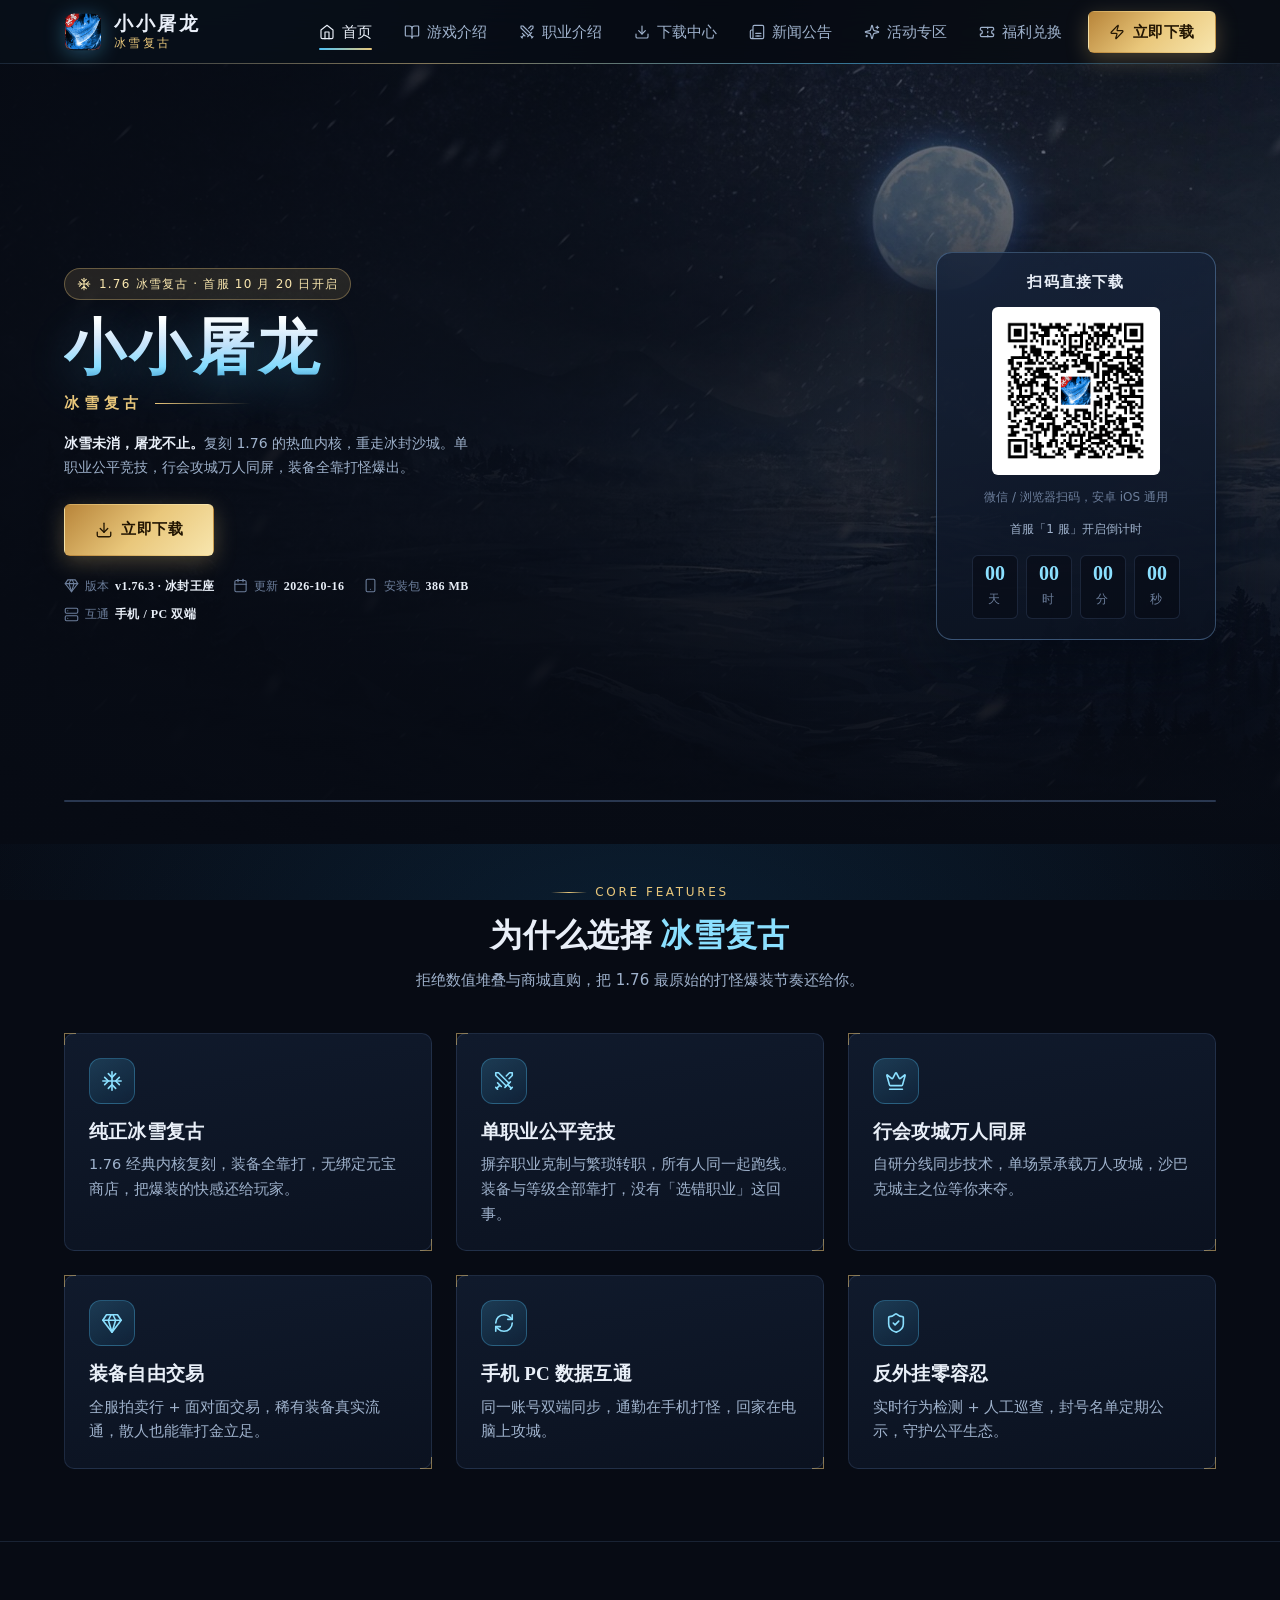
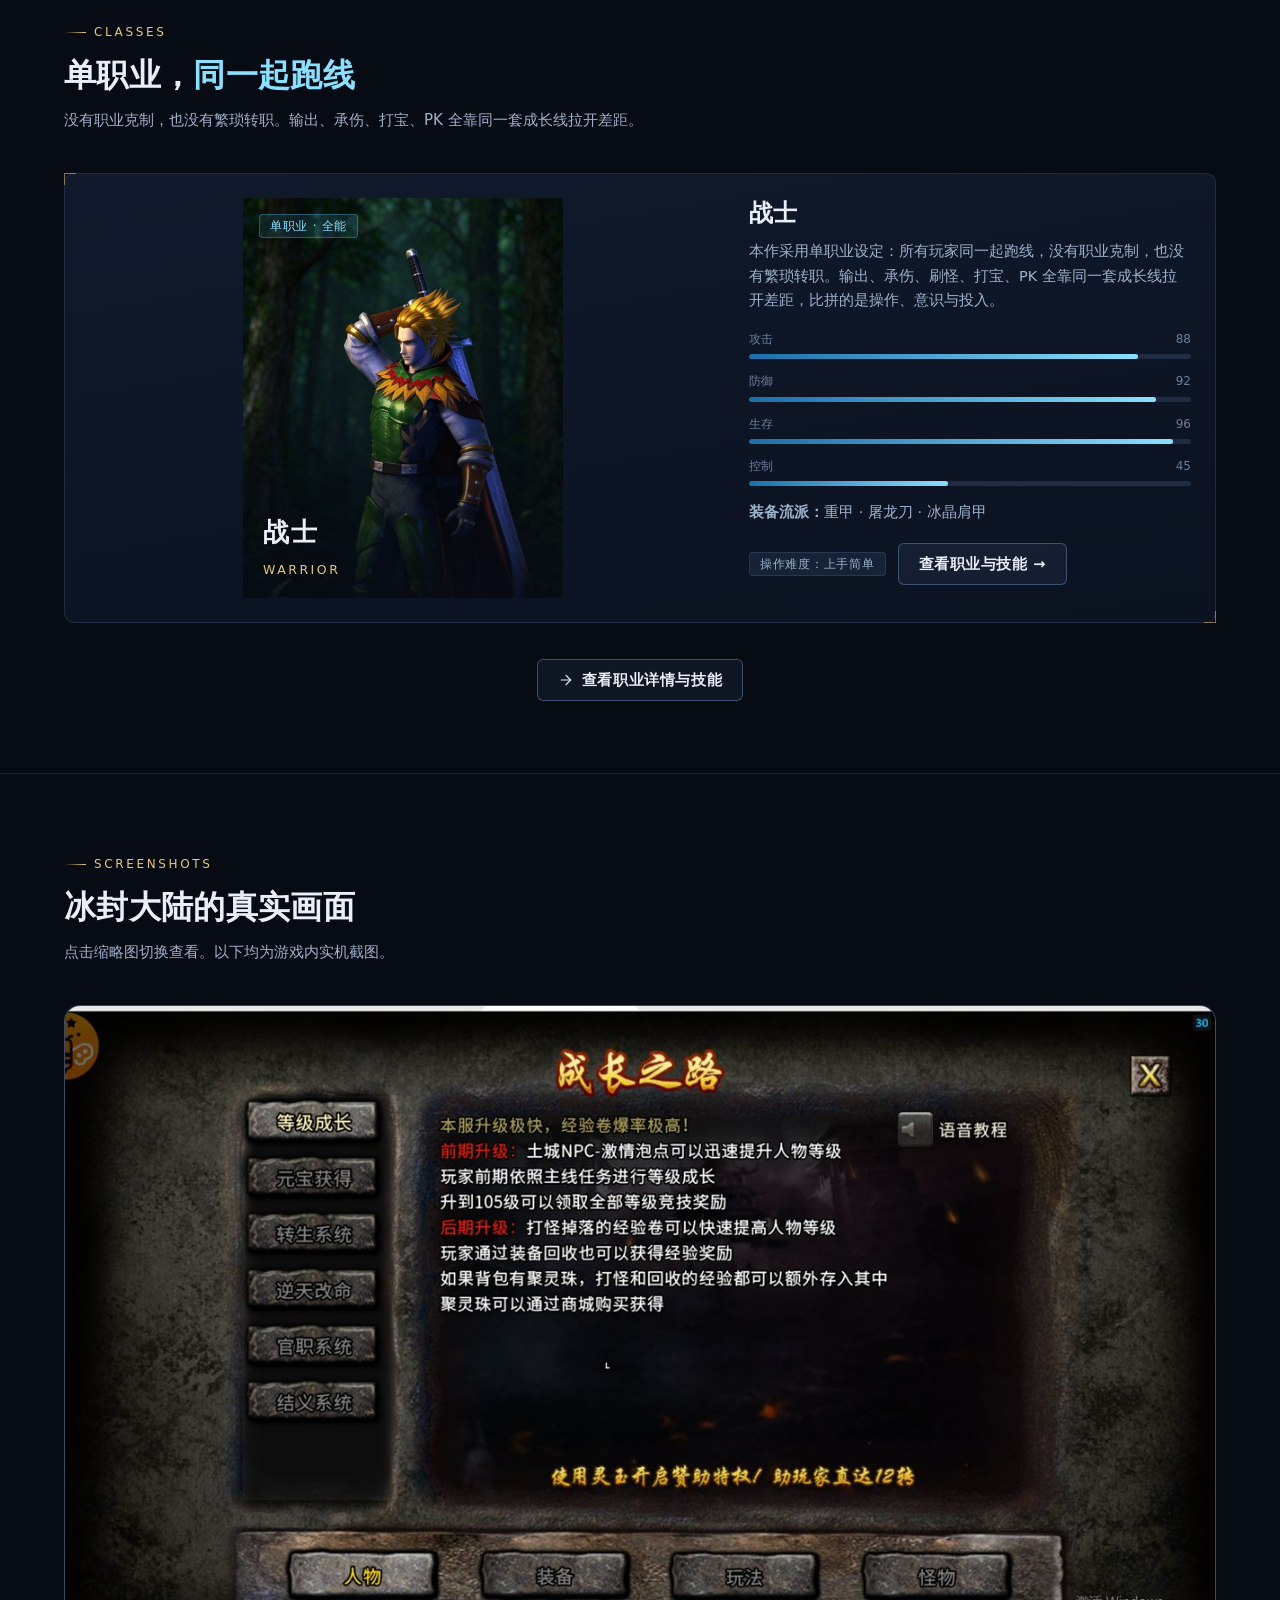
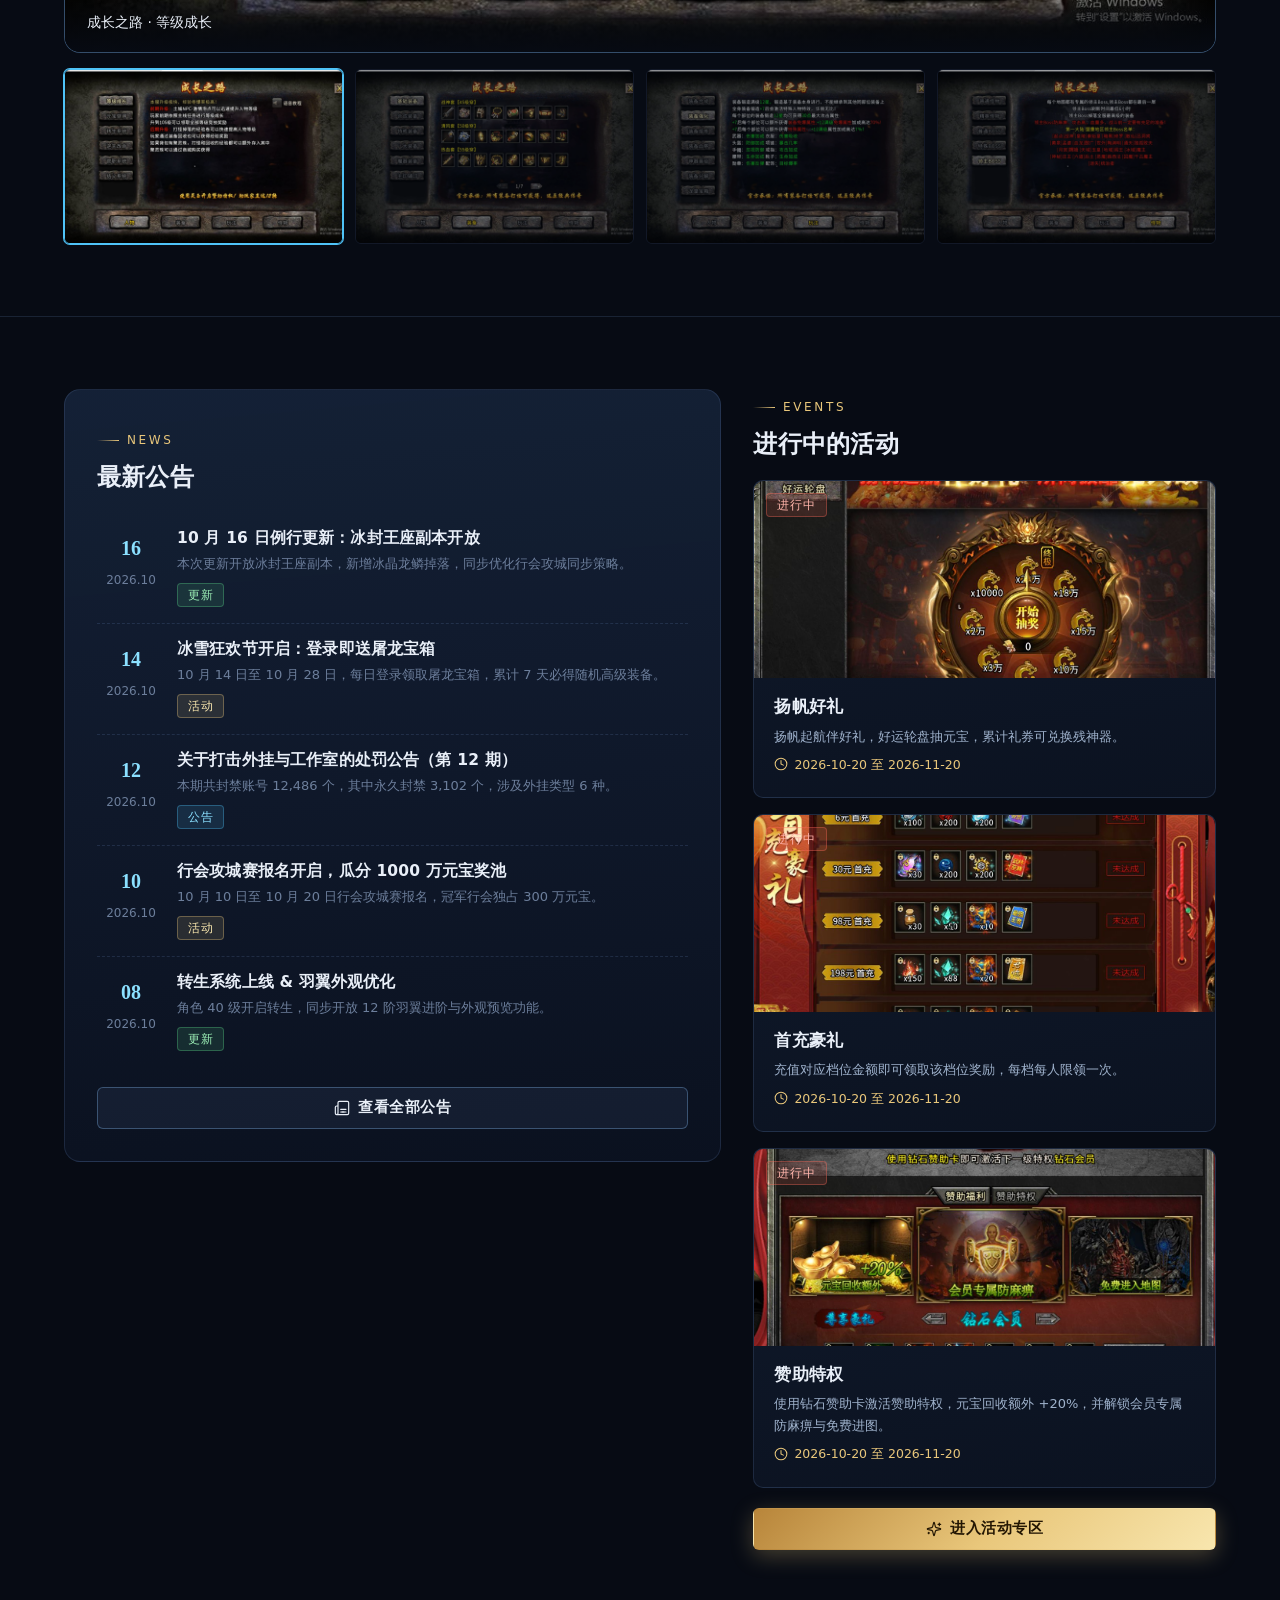
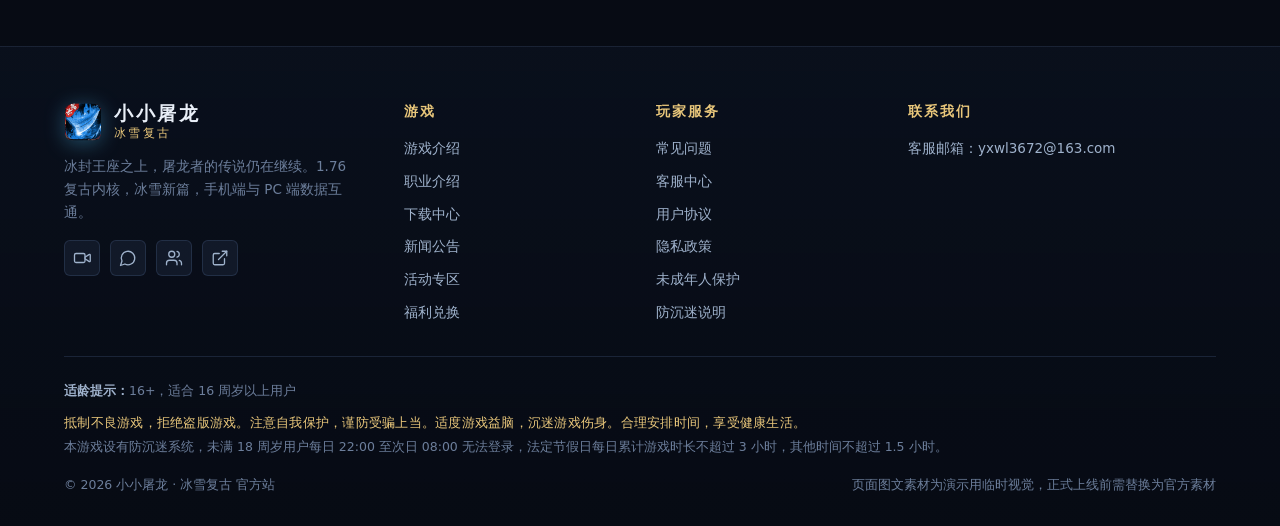
==== index.html @ 75931f97 "feat: 小小屠龙 · 冰雪复古 官网上线（60 个文件） 静态站，含 9 个页面 + 39 个素材： - 首页 / 下载 / 职业（单职业）/ 公告 / 公告详情 / 活动 / 礼包 / 游戏介绍" ====
<!DOCTYPE html>
<html lang="zh-CN">
<head>
<meta charset="UTF-8">
<meta name="viewport" content="width=device-width, initial-scale=1, viewport-fit=cover">
<title>小小屠龙-冰雪复古下载 - 官方网站</title>
<meta name="description" content="小小屠龙 · 冰雪复古：1.76 经典内核复刻，单职业公平竞技，行会攻城万人同屏，手机 PC 数据互通。">
<link rel="icon" type="image/png" sizes="32x32" href="assets/favicon-32.png">
<link rel="icon" type="image/png" sizes="16x16" href="assets/favicon-16.png">
<link rel="apple-touch-icon" sizes="180x180" href="assets/apple-touch-icon.png">
<link rel="stylesheet" href="styles.css">
</head>
<body data-page="home">
<header class="site-header" id="siteHeader"></header>

<main class="page">

  <!-- ============ Hero ============ -->
  <section class="hero">
    <div class="hero-bg hero-bg--desktop" id="heroBgDesktop"></div>
    <div class="hero-bg hero-bg--mobile" id="heroBgMobile"></div>
    <div class="container hero-inner">
      <div class="hero-copy">
        <span class="hero-badge" data-icon="snowflake" data-icon-size="14">1.76 冰雪复古 · 首服 10 月 20 日开启</span>
        <h1 class="wordmark">小小屠龙</h1>
        <div class="wordmark-sub"><b>冰雪复古</b><i></i></div>
        <p class="hero-slogan"><strong>冰雪未消，屠龙不止。</strong>复刻 1.76 的热血内核，重走冰封沙城。单职业公平竞技，行会攻城万人同屏，装备全靠打怪爆出。</p>
        <div class="hero-actions">
          <a class="btn btn-gold btn-lg" href="https://229663.youxin75.com/qudao.php?s=/Download/f/WzUxOTEsNTE5MCwyMjk2NjNd" target="_blank" rel="noopener" data-icon="download" data-icon-size="18">立即下载</a>
        </div>
        <div class="hero-meta">
          <span data-icon="gem" data-icon-size="15">版本 <b id="hVersion"></b></span>
          <span data-icon="calendar" data-icon-size="15">更新 <b id="hUpdateAt"></b></span>
          <span data-icon="smartphone" data-icon-size="15">安装包 <b id="hSize"></b></span>
          <span data-icon="server" data-icon-size="15">互通 <b>手机 / PC 双端</b></span>
        </div>
      </div>
      <aside class="hero-qr">
        <h4>扫码直接下载</h4>
        <div class="qr-box"><img src="assets/qr-download.png" alt="小小屠龙-冰雪复古 官方下载二维码" width="168" height="168" loading="lazy"></div>
        <p>微信 / 浏览器扫码，安卓 iOS 通用</p>
        <p style="color:var(--sub)">首服「1 服」开启倒计时</p>
        <div class="countdown" id="openCountdown"></div>
      </aside>
    </div>
  </section>

  <!-- ============ 数据条 ============ -->
  <div class="container">
    <div class="stat-strip reveal" id="statStrip"></div>
  </div>

  <!-- ============ 六大特色 ============ -->
  <section class="section">
    <div class="container">
      <div class="section-head center reveal">
        <span class="eyebrow">Core Features</span>
        <h2 class="section-title">为什么选择 <span class="hl">冰雪复古</span></h2>
        <p class="section-desc">拒绝数值堆叠与商城直购，把 1.76 最原始的打怪爆装节奏还给你。</p>
      </div>
      <div class="grid grid-3" id="featureGrid"></div>
    </div>
  </section>

  <!-- ============ 三大职业 ============ -->
  <section class="section">
    <div class="container">
      <div class="section-head reveal">
        <span class="eyebrow">Classes</span>
        <h2 class="section-title">单职业，<span class="hl">同一起跑线</span></h2>
        <p class="section-desc">没有职业克制，也没有繁琐转职。输出、承伤、打宝、PK 全靠同一套成长线拉开差距。</p>
      </div>
      <div class="grid" style="gap:24px" id="classGrid"></div>
      <div style="text-align:center;margin-top:36px" class="reveal">
        <a class="btn btn-ghost" href="classes.html" data-icon="arrow-right" data-icon-size="16">查看职业详情与技能</a>
      </div>
    </div>
  </section>

  <!-- ============ 游戏画面 ============ -->
  <section class="section">
    <div class="container">
      <div class="section-head reveal">
        <span class="eyebrow">Screenshots</span>
        <h2 class="section-title">冰封大陆的真实画面</h2>
        <p class="section-desc">点击缩略图切换查看。以下均为游戏内实机截图。</p>
      </div>
      <div class="reveal">
        <div class="shot-stage"><img id="shotStage" src="" alt="游戏画面"><div class="shot-cap" id="shotCap"></div></div>
        <div class="shot-strip" id="shotStrip"></div>
      </div>
    </div>
  </section>

  <!-- ============ 公告 + 活动 ============ -->
  <section class="section">
    <div class="container split">
      <div class="panel reveal">
        <div class="section-head" style="margin-bottom:20px">
          <span class="eyebrow">News</span>
          <h2 class="section-title" style="font-size:24px">最新公告</h2>
        </div>
        <div id="homeNews"></div>
        <div style="margin-top:20px">
          <a class="btn btn-ghost btn-block" href="news.html" data-icon="newspaper" data-icon-size="16">查看全部公告</a>
        </div>
      </div>
      <div class="reveal">
        <div class="section-head" style="margin-bottom:20px">
          <span class="eyebrow">Events</span>
          <h2 class="section-title" style="font-size:24px">进行中的活动</h2>
        </div>
        <div class="grid" style="gap:16px" id="homeActs"></div>
        <div style="margin-top:20px">
          <a class="btn btn-gold btn-block" href="activity.html" data-icon="sparkles" data-icon-size="16">进入活动专区</a>
        </div>
      </div>
    </div>
  </section>
</main>

<footer class="site-footer" id="siteFooter"></footer>
<button class="to-top" id="toTop" aria-label="返回顶部"></button>

<script src="mock.js"></script>
<script src="api.js"></script>
<script src="app.js"></script>
<script>
/* ---------- 首页渲染 ---------- */
(function () {
  var esc = App.esc;

  /* Hero 素材与版本信息 */
  document.getElementById('heroBgDesktop').style.backgroundImage = 'url("' + IMG.hero + '")';
  document.getElementById('heroBgMobile').style.backgroundImage = 'url("' + IMG.heroMobile + '")';
  document.getElementById('hVersion').textContent = DB.brand.version;
  document.getElementById('hUpdateAt').textContent = DB.brand.updateAt;
  document.getElementById('hSize').textContent = DB.brand.size;

  /* 首服开服倒计时 */
  document.getElementById('openCountdown').dataset.countdown = DB.brand.openTime;

  /* 数据条 */
  document.getElementById('statStrip').innerHTML = DB.stats.map(function (s) {
    return '<div class="stat"><b data-countup="' + s.value + '" data-suffix="' + s.unit + '" data-dec="' + s.dec + '">0</b><span>' + s.label + '</span></div>';
  }).join('');

  /* 六大特色 */
  document.getElementById('featureGrid').innerHTML = DB.features.map(function (f, i) {
    return '<div class="card feature-card corner reveal" style="--d:' + (i % 3) * 90 + 'ms">' +
      '<div class="f-icon" data-icon="' + f.icon + '" data-icon-size="22"></div>' +
      '<h3 class="card-title">' + f.title + '</h3>' +
      '<p class="card-text">' + f.desc + '</p></div>';
  }).join('');

  /* 单职业（本作为单职业设定） */
  (function () {
    var c = DB.classes[0], s = c.stats;
    function bar(label, v) { return '<div class="stat-bar"><div><span>' + label + '</span><span>' + v + '</span></div><i><b style="width:' + v + '%"></b></i></div>'; }
    document.getElementById('classGrid').innerHTML =
      '<div class="card corner reveal" style="grid-column:1/-1">' +
        '<div class="split" style="align-items:start;gap:32px">' +
          '<div style="max-width:320px;width:100%;margin:0 auto">' +
            '<div class="class-art">' +
              '<img src="' + IMG[c.art] + '" alt="' + c.name + '立绘">' +
              '<span class="class-role tag tag-blue">' + c.role + '</span>' +
              '<div class="class-name"><b>' + c.name + '</b><span>' + c.en + '</span></div>' +
            '</div>' +
          '</div>' +
          '<div>' +
            '<h3 class="section-title" style="font-size:24px;margin-bottom:10px">' + c.name + '</h3>' +
            '<p class="card-text" style="margin-bottom:16px">' + c.desc + '</p>' +
            bar('攻击', s.atk) + bar('防御', s.def) + bar('生存', s.hp) + bar('控制', s.ctrl) +
            '<p class="card-text" style="margin-top:14px"><b>装备流派：</b>' + c.clothes + '</p>' +
            '<div style="margin-top:18px;display:flex;gap:12px;flex-wrap:wrap;align-items:center">' +
              '<span class="tag tag-gray">操作难度：' + c.diffText + '</span>' +
              '<a class="btn btn-ghost btn-sm" href="classes.html">查看职业与技能 →</a>' +
            '</div>' +
          '</div>' +
        '</div>' +
      '</div>';
  })();

  /* 游戏画面切换 */
  var stage = document.getElementById('shotStage'), cap = document.getElementById('shotCap'), strip = document.getElementById('shotStrip');
  strip.innerHTML = DB.shots.map(function (s, i) {
    return '<div class="shot-thumb' + (i === 0 ? ' is-active' : '') + '" data-i="' + i + '"><img src="' + s.src + '" alt="' + s.cap + '"></div>';
  }).join('');
  function showShot(i) {
    stage.src = DB.shots[i].src; stage.alt = DB.shots[i].cap; cap.textContent = DB.shots[i].cap;
    strip.querySelectorAll('.shot-thumb').forEach(function (t) { t.classList.toggle('is-active', +t.dataset.i === i); });
  }
  strip.addEventListener('click', function (e) {
    var t = e.target.closest('.shot-thumb'); if (t) showShot(+t.dataset.i);
  });
  showShot(0);

  /* 最新公告（走 API，含 loading 骨架屏） */
  var newsBox = document.getElementById('homeNews');
  newsBox.innerHTML = '<div class="skeleton sk-line w40"></div><div class="skeleton sk-line w90"></div>' +
    '<div class="skeleton sk-line w70"></div><div class="skeleton sk-line w90"></div>';
  API.fetchNews({ page: 1, pageSize: 5 }).then(function (res) {
    var tagMap = { '公告': 'tag-blue', '活动': 'tag-gold', '更新': 'tag-ok' };
    newsBox.innerHTML = res.data.list.map(function (n) {
      var d = App.fmtDate(n.date);
      return '<a class="news-item" href="news-detail.html?id=' + n.id + '">' +
        '<span class="news-date"><b>' + d.d + '</b><span>' + d.ym + '</span></span>' +
        '<span class="news-main"><h4>' + esc(n.title) + '</h4><p>' + esc(n.summary) + '</p>' +
        '<span class="tag ' + tagMap[n.type] + '">' + n.type + '</span></span></a>';
    }).join('');
  });

  /* 进行中的活动 */
  var actBox = document.getElementById('homeActs');
  actBox.innerHTML = '<div class="skeleton sk-block"></div>';
  API.fetchActivities('进行中').then(function (res) {
    actBox.innerHTML = res.data.slice(0, 3).map(function (a) {
      return '<a class="card act-card corner" style="margin:0" href="activity.html#' + a.id + '">' +
        '<div class="act-banner"><img src="' + a.banner + '" alt="' + a.name + '"><span class="tag tag-red">' + a.status + '</span></div>' +
        '<div class="act-body"><h4 class="card-title" style="font-size:16.5px">' + a.name + '</h4>' +
        '<p class="card-text" style="font-size:13px">' + a.desc + '</p>' +
        '<div class="act-time" data-icon="clock" data-icon-size="14">' + a.start + ' 至 ' + a.end + '</div></div></a>';
    }).join('');
    App.initDynamic(actBox);
  });

  App.initDynamic(document);
})();
</script>
</body>
</html>
---- styles.css ----
/* ==========================================================================
   小小屠龙 · 冰雪复古 · 官网样式表
   设计契约见 /tmp/tulong-design-contract.md —— 所有字段统一从这里取
   ========================================================================== */

/* ---------- 1. Tokens ---------- */
:root{
  --bg:#070B14; --bg-2:#0B1220; --surface:#101A2C; --surface-2:#16233A;
  --border:rgba(122,164,224,.16); --border-strong:rgba(140,196,255,.32);
  --pri:#4FC3F7; --pri-2:#8BE0FF; --pri-deep:#1B6EA8;
  --gold:#E9C77B; --gold-2:#F8E6AE; --gold-deep:#7A5A20;
  --text:#E9EFF8; --sub:#9FB2CC; --mute:#6C7E9B;
  --ok:#5BD98A; --warn:#F5C14E; --danger:#FF6B5A;

  --font-display:"Songti SC","STSong","Noto Serif SC","Source Han Serif SC",Georgia,"Times New Roman",serif;
  --font-body:"PingFang SC","Hiragino Sans GB","Microsoft YaHei","Noto Sans CJK SC","WenQuanYi Micro Hei",system-ui,sans-serif;

  --r-sm:6px; --r-md:10px; --r-lg:16px;
  --sh-sm:0 2px 8px rgba(0,0,0,.35);
  --sh-md:0 10px 30px rgba(0,0,0,.45);
  --sh-lg:0 24px 60px rgba(4,10,22,.6);
  --maxw:1200px; --header-h:64px;
  --ease:cubic-bezier(.2,.7,.2,1);
}

/* ---------- 2. Reset & base ---------- */
*,*::before,*::after{box-sizing:border-box}
html{-webkit-text-size-adjust:100%; scroll-behavior:smooth}
body{
  margin:0; background:var(--bg); color:var(--text);
  font-family:var(--font-body); font-size:16px; line-height:1.7;
  -webkit-font-smoothing:antialiased;
  overflow-x:hidden;
}
/* 冰晶辉光 + 雪花噪点氛围（非纯色平涂） */
body::before{
  content:""; position:fixed; inset:0; z-index:-2; pointer-events:none;
  background:
    radial-gradient(900px 520px at 12% -6%, rgba(79,195,247,.16), transparent 62%),
    radial-gradient(760px 460px at 92% 4%, rgba(233,199,123,.10), transparent 60%),
    radial-gradient(1100px 700px at 50% 108%, rgba(27,110,168,.20), transparent 66%),
    linear-gradient(180deg,#070B14 0%,#0A1120 45%,#070B14 100%);
}
body::after{
  content:""; position:fixed; inset:0; z-index:-1; pointer-events:none; opacity:.32;
  background-image:
    radial-gradient(1.4px 1.4px at 18% 22%, rgba(255,255,255,.55), transparent),
    radial-gradient(1.2px 1.2px at 62% 14%, rgba(255,255,255,.4), transparent),
    radial-gradient(1.6px 1.6px at 82% 38%, rgba(255,255,255,.5), transparent),
    radial-gradient(1.2px 1.2px at 34% 68%, rgba(255,255,255,.35), transparent),
    radial-gradient(1.4px 1.4px at 74% 82%, rgba(255,255,255,.45), transparent),
    radial-gradient(1.1px 1.1px at 8% 54%, rgba(255,255,255,.4), transparent);
  background-size:520px 520px,660px 660px,780px 780px,900px 900px,840px 840px,600px 600px;
  animation:snowDrift 52s linear infinite;
}
@keyframes snowDrift{from{background-position:0 0,0 0,0 0,0 0,0 0,0 0}to{background-position:0 520px,0 660px,0 780px,0 900px,0 840px,0 600px}}

img{max-width:100%; display:block; border:0}
a{color:inherit; text-decoration:none}
button{font:inherit; color:inherit; cursor:pointer}
ul,ol{margin:0; padding:0; list-style:none}
h1,h2,h3,h4{margin:0; font-family:var(--font-display); font-weight:700; line-height:1.28; letter-spacing:.01em}
p{margin:0}
:focus-visible{outline:2px solid var(--pri-2); outline-offset:2px; border-radius:4px}
::selection{background:rgba(79,195,247,.32)}

.ic{display:inline-block; vertical-align:-.14em; flex:none}

/* ---------- 3. Layout ---------- */
.container{width:100%; max-width:var(--maxw); margin:0 auto; padding:0 24px}
.section{padding:72px 0; position:relative}
.section + .section{border-top:1px solid var(--border)}
.section--tight{padding:48px 0}
.section-head{max-width:760px; margin:0 0 40px}
.section-head.center{margin-left:auto; margin-right:auto; text-align:center}
.eyebrow{
  display:inline-flex; align-items:center; gap:8px; font-size:12px; letter-spacing:.22em;
  color:var(--gold); text-transform:uppercase; margin-bottom:12px;
}
.eyebrow::before{content:""; width:22px; height:1px; background:linear-gradient(90deg,transparent,var(--gold))}
.section-head.center .eyebrow{justify-content:center}
.section-head.center .eyebrow::before{background:linear-gradient(90deg,transparent,var(--gold),transparent); width:36px}
.section-title{font-size:32px; margin-bottom:12px}
.section-title .hl{color:var(--pri-2)}
.section-desc{color:var(--sub); font-size:15px}
.grid{display:grid; gap:24px}
.grid-2{grid-template-columns:repeat(2,1fr)}
.grid-3{grid-template-columns:repeat(3,1fr)}
.grid-4{grid-template-columns:repeat(4,1fr)}
.split{display:grid; grid-template-columns:1.35fr .95fr; gap:32px; align-items:start}

/* ---------- 4. Header / Nav ---------- */
.site-header{
  position:sticky; top:0; z-index:50; height:var(--header-h);
  background:rgba(7,11,20,.82); backdrop-filter:blur(14px);
  border-bottom:1px solid var(--border);
}
.site-header::after{
  content:""; position:absolute; left:0; right:0; bottom:-1px; height:1px;
  background:linear-gradient(90deg,transparent,rgba(233,199,123,.5),rgba(79,195,247,.5),transparent);
}
.nav-wrap{display:flex; align-items:center; gap:28px; height:var(--header-h)}
.brand{display:flex; align-items:center; gap:12px; flex:none}
.logo-mark{
  width:38px; height:38px; border-radius:9px; flex:none; overflow:hidden;
  display:grid; place-items:center;
  filter:drop-shadow(0 3px 10px rgba(79,195,247,.35));
}
.logo-mark img{width:100%; height:100%; object-fit:cover; display:block; border-radius:9px}
.logo-text{line-height:1.1}
.logo-text b{display:block; font-family:var(--font-display); font-size:19px; letter-spacing:.14em}
.logo-text span{display:block; font-size:12px; letter-spacing:.2em; color:var(--gold); margin-top:2px}
.nav-links{display:flex; align-items:center; gap:4px; margin-left:auto}
.nav-link{
  position:relative; padding:8px 14px; border-radius:var(--r-sm); font-size:14.5px; color:var(--sub);
  display:inline-flex; align-items:center; gap:7px; transition:color .2s var(--ease), background .2s var(--ease);
}
.nav-link:hover{color:var(--text); background:rgba(122,164,224,.1)}
.nav-link.is-active{color:var(--text)}
.nav-link.is-active::after{
  content:""; position:absolute; left:14px; right:14px; bottom:2px; height:2px;
  background:linear-gradient(90deg,var(--pri),var(--gold)); border-radius:2px;
}
.nav-cta{margin-left:8px}
.nav-toggle{
  display:none; margin-left:auto; width:40px; height:40px; border-radius:var(--r-sm);
  background:rgba(122,164,224,.1); border:1px solid var(--border); color:var(--text);
  align-items:center; justify-content:center;
}
.nav-drawer{
  position:fixed; inset:0; z-index:60; background:rgba(4,8,16,.96); backdrop-filter:blur(10px);
  display:none; flex-direction:column; padding:calc(var(--header-h) + 16px) 24px 24px;
}
.nav-drawer.is-open{display:flex}
.nav-drawer .nav-link{padding:14px 12px; font-size:17px; border-bottom:1px solid var(--border); border-radius:0}
.nav-drawer .nav-link.is-active::after{display:none}
.nav-drawer .nav-link.is-active{color:var(--pri-2)}
.drawer-close{position:absolute; top:14px; right:20px; width:40px; height:40px; display:grid; place-items:center;
  border-radius:var(--r-sm); background:rgba(122,164,224,.1); border:1px solid var(--border)}

/* ---------- 5. Buttons ---------- */
.btn{
  display:inline-flex; align-items:center; justify-content:center; gap:8px;
  height:42px; padding:0 20px; border-radius:var(--r-sm); border:1px solid transparent;
  font-size:14.5px; font-weight:600; letter-spacing:.04em; white-space:nowrap;
  transition:transform .18s var(--ease), box-shadow .22s var(--ease), background .22s var(--ease), color .2s;
}
.btn:active{transform:translateY(1px)}
.btn:disabled{opacity:.45; cursor:not-allowed; transform:none}
.btn-primary{
  background:linear-gradient(135deg,#2E9FD6,#4FC3F7 55%,#8BE0FF); color:#04121F;
  box-shadow:0 6px 22px rgba(79,195,247,.28);
}
.btn-primary:hover{box-shadow:0 10px 30px rgba(79,195,247,.45)}
.btn-gold{
  background:linear-gradient(135deg,#B8853A,#E9C77B 52%,#F8E6AE); color:#231603;
  box-shadow:0 6px 22px rgba(233,199,123,.28);
}
.btn-gold:hover{box-shadow:0 10px 32px rgba(233,199,123,.46)}
.btn-ghost{
  background:rgba(122,164,224,.08); border-color:var(--border-strong); color:var(--text);
}
.btn-ghost:hover{background:rgba(122,164,224,.18); border-color:var(--pri)}
.btn-lg{height:52px; padding:0 30px; font-size:16px}
.btn-block{width:100%}

/* ---------- 6. Card / Panel / Tag ---------- */
.card{
  position:relative; background:linear-gradient(170deg,var(--surface),var(--bg-2));
  border:1px solid var(--border); border-radius:var(--r-md); padding:24px;
  transition:transform .3s var(--ease), border-color .3s, box-shadow .3s;
}
.card:hover{transform:translateY(-4px); border-color:var(--border-strong); box-shadow:var(--sh-md)}
/* 角标装饰：作为修饰类直接挂在 .card / .panel（自身已是 position:relative）上 */
.corner::before,.corner::after{
  content:""; position:absolute; width:12px; height:12px; border:1px solid var(--gold);
  opacity:.55; pointer-events:none; z-index:1;
}
.corner::before{top:-1px; left:-1px; border-right:0; border-bottom:0}
.corner::after{bottom:-1px; right:-1px; border-left:0; border-top:0}
.panel{
  position:relative; background:linear-gradient(175deg,rgba(22,35,58,.9),rgba(11,18,32,.94));
  border:1px solid var(--border); border-radius:var(--r-lg); padding:32px;
}
.panel+.panel{margin-top:24px}
.card-title{font-size:19px; margin-bottom:8px}
.card-text{color:var(--sub); font-size:14.5px}
.tag{
  display:inline-flex; align-items:center; gap:5px; height:24px; padding:0 10px;
  border-radius:4px; font-size:12px; letter-spacing:.06em; border:1px solid transparent; white-space:nowrap;
}
.tag-blue{color:var(--pri-2); background:rgba(79,195,247,.13); border-color:rgba(79,195,247,.32)}
.tag-gold{color:var(--gold-2); background:rgba(233,199,123,.13); border-color:rgba(233,199,123,.34)}
.tag-red{color:#FFB4AA; background:rgba(255,107,90,.14); border-color:rgba(255,107,90,.34)}
.tag-gray{color:var(--sub); background:rgba(122,164,224,.1); border-color:var(--border)}
.tag-ok{color:#9DF0B7; background:rgba(91,217,138,.13); border-color:rgba(91,217,138,.32)}
.divider{height:1px; background:linear-gradient(90deg,transparent,var(--border),transparent); margin:24px 0}
.kpi{font-family:var(--font-display); font-size:32px; color:var(--gold-2)}
.kpi-label{font-size:12px; color:var(--mute); letter-spacing:.16em}

/* ---------- 7. Hero ---------- */
.hero{position:relative; isolation:isolate; overflow:hidden; min-height:min(88vh,780px); display:flex; align-items:center; padding:72px 0 88px}
.hero-bg{position:absolute; inset:0; z-index:-1; background-size:cover; background-position:center}
.hero-bg--mobile{display:none}
.hero-bg::after{
  content:""; position:absolute; inset:0;
  background:linear-gradient(90deg,rgba(7,11,20,.94) 0%,rgba(7,11,20,.7) 46%,rgba(7,11,20,.35) 70%),
             linear-gradient(180deg,rgba(7,11,20,.2),rgba(7,11,20,.6) 58%,var(--bg) 100%);
}
/* .hero-inner 同时是 .container：水平内边距必须由 .container 提供，这里不得覆盖 */
.hero-inner{position:relative; width:100%; display:grid; grid-template-columns:1.5fr .8fr; gap:40px; align-items:center}
/* 主视觉文案整体按 80% 缩放（按钮命中区域仍保持 ≥44px，不受缩放影响） */
.hero-copy{max-width:512px}
.hero-badge{
  display:inline-flex; align-items:center; gap:8px; padding:5px 12px; border-radius:999px;
  background:rgba(233,199,123,.12); border:1px solid rgba(233,199,123,.34); color:var(--gold-2); font-size:12px; letter-spacing:.1em;
}
.wordmark{font-family:var(--font-display); font-size:clamp(35px,5.8vw,61px); line-height:1.06; letter-spacing:.06em; margin:16px 0 10px;
  background:linear-gradient(180deg,#FFFFFF 8%,#CFE6FB 45%,#8BE0FF 78%,#4A9FD0); -webkit-background-clip:text; background-clip:text; color:transparent;
  text-shadow:0 12px 46px rgba(79,195,247,.28);
}
.wordmark-sub{display:flex; align-items:center; gap:12px; margin-bottom:16px}
.wordmark-sub b{font-family:var(--font-display); font-size:15px; letter-spacing:.32em; color:var(--gold); font-weight:600}
.wordmark-sub i{flex:1; max-width:96px; height:1px; background:linear-gradient(90deg,var(--gold),transparent)}
.hero-slogan{font-size:14px; color:var(--sub); max-width:416px}
.hero-slogan strong{color:var(--text)}
.hero-actions{display:flex; flex-wrap:wrap; gap:12px; margin-top:24px}
.hero-actions .btn-lg{font-size:15px}
.hero-meta{display:flex; flex-wrap:wrap; gap:8px 18px; margin-top:20px; font-size:12px; color:var(--mute)}
.hero-meta span{display:inline-flex; align-items:center; gap:6px}
.hero-meta b{color:var(--text); font-family:var(--font-display); letter-spacing:.04em}
.hero-qr{
  justify-self:end; width:100%; max-width:280px; padding:20px; text-align:center;
  background:linear-gradient(170deg,rgba(22,35,58,.86),rgba(11,18,32,.9));
  border:1px solid var(--border-strong); border-radius:var(--r-lg); box-shadow:var(--sh-lg);
}
.hero-qr h4{font-size:15px; margin-bottom:14px; letter-spacing:.08em}
.qr-box{
  width:168px; height:168px; margin:0 auto; border-radius:var(--r-sm); overflow:hidden;
  background:#fff; padding:8px; position:relative;
}
.qr-box img{width:100%; height:100%; object-fit:cover; border-radius:4px}
.hero-qr p{font-size:12px; color:var(--mute); margin-top:12px}
.countdown{display:flex; gap:8px; justify-content:center; margin-top:16px}
.countdown div{min-width:46px; padding:6px 0; border-radius:var(--r-sm); background:rgba(7,11,20,.6); border:1px solid var(--border)}
.countdown b{display:block; font-family:var(--font-display); font-size:20px; color:var(--pri-2); line-height:1.1}
.countdown span{font-size:12px; color:var(--mute); letter-spacing:.1em}

/* ---------- 8. Stat strip ---------- */
.stat-strip{display:grid; grid-template-columns:repeat(4,1fr); gap:1px; background:var(--border);
  border:1px solid var(--border); border-radius:var(--r-md); overflow:hidden; margin-top:-44px; position:relative; z-index:2}
.stat{padding:22px 20px; background:linear-gradient(170deg,rgba(16,26,44,.96),rgba(11,18,32,.96)); text-align:center}
.stat b{display:block; font-family:var(--font-display); font-size:30px; color:var(--pri-2); letter-spacing:.02em}
.stat span{font-size:12.5px; color:var(--mute); letter-spacing:.1em}

/* ---------- 9. Feature / Class cards ---------- */
/* 图标底框：可单独使用，也可放在卡片内 */
.f-icon{
  width:46px; height:46px; border-radius:12px; display:grid; place-items:center; margin-bottom:16px;
  background:linear-gradient(150deg,rgba(79,195,247,.2),rgba(27,110,168,.12)); border:1px solid rgba(79,195,247,.3); color:var(--pri-2);
}
.class-card{padding:0; overflow:hidden}
.class-art{position:relative; aspect-ratio:4/5; overflow:hidden; background:#0A1424}
.class-art img{width:100%; height:100%; object-fit:cover; object-position:top center; transition:transform .6s var(--ease)}
.class-card:hover .class-art img{transform:scale(1.05)}
.class-art::after{content:""; position:absolute; inset:0; background:linear-gradient(180deg,transparent 38%,rgba(7,11,20,.9))}
.class-role{position:absolute; left:16px; top:16px; z-index:1}
.class-name{position:absolute; left:20px; bottom:16px; z-index:1}
.class-name b{display:block; font-family:var(--font-display); font-size:26px; letter-spacing:.08em}
.class-name span{font-size:12.5px; color:var(--gold); letter-spacing:.2em}
.class-body{padding:20px 22px 24px}
.class-body p{font-size:14px; color:var(--sub); min-height:66px}
.stat-bar{margin-top:12px}
.stat-bar div{display:flex; justify-content:space-between; font-size:12px; color:var(--mute); margin-bottom:5px}
.stat-bar i{display:block; height:5px; border-radius:3px; background:rgba(122,164,224,.16); overflow:hidden}
.stat-bar i b{display:block; height:100%; border-radius:3px; background:linear-gradient(90deg,var(--pri-deep),var(--pri-2))}

/* ---------- 10. Screenshots ---------- */
.shot-stage{position:relative; border-radius:var(--r-lg); overflow:hidden; border:1px solid var(--border-strong); background:#0A1424; aspect-ratio:16/9}
.shot-stage img{width:100%; height:100%; object-fit:cover}
.shot-stage .shot-cap{
  position:absolute; left:0; right:0; bottom:0; padding:18px 22px; font-size:14px; color:var(--text);
  background:linear-gradient(180deg,transparent,rgba(7,11,20,.92));
}
.shot-strip{display:grid; grid-template-columns:repeat(4,1fr); gap:12px; margin-top:16px}
.shot-thumb{border-radius:var(--r-sm); overflow:hidden; border:1px solid var(--border); aspect-ratio:16/10; cursor:pointer; opacity:.6; transition:opacity .25s,border-color .25s,transform .25s}
.shot-thumb img{width:100%; height:100%; object-fit:cover}
.shot-thumb:hover{opacity:.9; transform:translateY(-2px)}
.shot-thumb.is-active{opacity:1; border-color:var(--pri); box-shadow:0 0 0 1px var(--pri)}

/* ---------- 11. News / Activity ---------- */
.news-item{display:flex; gap:16px; align-items:flex-start; padding:16px 4px; border-bottom:1px dashed var(--border); transition:background .2s}
.news-item:last-child{border-bottom:0}
.news-item:hover{background:rgba(122,164,224,.05)}
.news-date{flex:none; width:60px; text-align:center; padding-top:2px}
.news-date b{display:block; font-family:var(--font-display); font-size:20px; color:var(--pri-2)}
.news-date span{font-size:12px; color:var(--mute)}
.news-main{min-width:0; flex:1}
.news-main h4{font-size:15.5px; font-family:var(--font-body); font-weight:600; margin-bottom:4px;
  display:-webkit-box; -webkit-line-clamp:1; -webkit-box-orient:vertical; overflow:hidden}
.news-main p{font-size:13px; color:var(--mute); overflow:hidden; display:-webkit-box; -webkit-line-clamp:2; -webkit-box-orient:vertical}
.news-main .tag{margin-top:8px}
.act-card{padding:0; overflow:hidden}
.act-banner{position:relative; aspect-ratio:21/9; overflow:hidden; background:#0A1424}
.act-banner img{width:100%; height:100%; object-fit:cover}
.act-banner .tag{position:absolute; top:12px; left:12px}
.act-body{padding:18px 20px 22px}
.act-time{display:flex; align-items:center; gap:6px; font-size:12.5px; color:var(--gold); margin-top:6px}
.act-reward{display:flex; flex-wrap:wrap; gap:6px; margin-top:12px}

/* ---------- 12. Tabs ---------- */
.tabs{display:flex; flex-wrap:wrap; gap:8px; margin-bottom:28px}
.tab{
  height:38px; padding:0 18px; border-radius:var(--r-sm); background:rgba(122,164,224,.07);
  border:1px solid var(--border); color:var(--sub); font-size:14px; display:inline-flex; align-items:center; gap:7px;
  transition:all .2s var(--ease);
}
.tab:hover{color:var(--text); border-color:var(--border-strong)}
.tab.is-active{background:linear-gradient(135deg,rgba(79,195,247,.22),rgba(233,199,123,.14)); color:#fff; border-color:var(--pri); box-shadow:0 0 0 1px rgba(79,195,247,.3)}
.tab-panel{display:none}
.tab-panel.is-active{display:block; animation:fadeUp .45s var(--ease)}

/* ---------- 13. Table / Steps / Accordion ---------- */
.table-wrap{overflow-x:auto; border:1px solid var(--border); border-radius:var(--r-md); background:rgba(11,18,32,.6)}
.data-table{width:100%; border-collapse:collapse; font-size:14px; min-width:520px}
.data-table th{
  text-align:left; padding:14px 18px; font-size:12.5px; letter-spacing:.1em; color:var(--gold);
  background:rgba(22,35,58,.8); border-bottom:1px solid var(--border); font-weight:600; white-space:nowrap;
}
.data-table td{padding:14px 18px; border-bottom:1px solid var(--border); color:var(--sub)}
.data-table tr:last-child td{border-bottom:0}
.data-table tr:hover td{background:rgba(122,164,224,.05); color:var(--text)}
.data-table td b{color:var(--text)}
.step-list{counter-reset:step; display:grid; gap:14px}
.step-list li{position:relative; padding-left:46px; color:var(--sub); font-size:14.5px}
.step-list li::before{
  counter-increment:step; content:counter(step); position:absolute; left:0; top:0;
  width:30px; height:30px; border-radius:50%; display:grid; place-items:center;
  background:rgba(79,195,247,.14); border:1px solid rgba(79,195,247,.34); color:var(--pri-2);
  font-family:var(--font-display); font-size:14px;
}
.step-list li b{color:var(--text); display:block; font-weight:600}
.accordion{border:1px solid var(--border); border-radius:var(--r-md); overflow:hidden; background:rgba(11,18,32,.5)}
.acc-item + .acc-item{border-top:1px solid var(--border)}
.acc-head{width:100%; display:flex; align-items:center; gap:12px; padding:16px 18px; background:none; border:0;
  text-align:left; font-size:15px; color:var(--text)}
.acc-head .ic{margin-left:auto; color:var(--sub); transition:transform .25s var(--ease)}
.acc-item.is-open .acc-head .ic{transform:rotate(180deg); color:var(--pri-2)}
.acc-body{display:none; padding:0 18px 18px; color:var(--sub); font-size:14px}
.acc-item.is-open .acc-body{display:block; animation:fadeUp .3s var(--ease)}

/* ---------- 14. Forms / Gift ---------- */
.field{display:block; margin-bottom:16px}
.field span{display:block; font-size:13px; color:var(--sub); margin-bottom:8px; letter-spacing:.04em}
.input{
  width:100%; height:48px; padding:0 16px; border-radius:var(--r-sm); color:var(--text);
  background:rgba(7,11,20,.72); border:1px solid var(--border-strong); font-size:15px; letter-spacing:.06em;
  transition:border-color .2s, box-shadow .2s;
}
.input::placeholder{color:var(--mute); letter-spacing:.02em}
.input:focus{outline:none; border-color:var(--pri); box-shadow:0 0 0 3px rgba(79,195,247,.16)}
.input.is-invalid{border-color:var(--danger); box-shadow:0 0 0 3px rgba(255,107,90,.14)}
.form-msg{display:none; align-items:center; gap:8px; margin-top:14px; padding:12px 14px; border-radius:var(--r-sm); font-size:13.5px}
.form-msg.show{display:flex}
.form-msg.ok{color:#9DF0B7; background:rgba(91,217,138,.1); border:1px solid rgba(91,217,138,.3)}
.form-msg.err{color:#FFB4AA; background:rgba(255,107,90,.1); border:1px solid rgba(255,107,90,.3)}
.welfare-item{display:flex; align-items:center; gap:16px; padding:18px; border:1px solid var(--border);
  border-radius:var(--r-md); background:rgba(11,18,32,.55); transition:border-color .25s, transform .25s}
.welfare-item:hover{border-color:var(--border-strong); transform:translateY(-2px)}
.welfare-item .w-icon{width:42px; height:42px; flex:none; border-radius:12px; display:grid; place-items:center;
  background:rgba(233,199,123,.12); border:1px solid rgba(233,199,123,.3); color:var(--gold-2)}
.welfare-item.done{opacity:.6}
.gift-preview{display:grid; gap:10px}
.gift-row{display:flex; align-items:center; gap:12px; padding:12px 14px; border-radius:var(--r-sm);
  background:rgba(122,164,224,.06); border:1px solid var(--border); font-size:14px}
.gift-row em{margin-left:auto; color:var(--gold-2); font-style:normal; font-family:var(--font-display)}

/* ---------- 15. Modal / Toast / Misc ---------- */
.modal{position:fixed; inset:0; z-index:80; display:none; align-items:center; justify-content:center; padding:24px}
.modal.is-open{display:flex}
.modal-mask{position:absolute; inset:0; background:rgba(3,6,12,.82); backdrop-filter:blur(6px)}
.modal-box{
  position:relative; z-index:1; width:100%; max-width:620px; max-height:86vh; overflow:auto;
  background:linear-gradient(175deg,var(--surface),var(--bg-2)); border:1px solid var(--border-strong);
  border-radius:var(--r-lg); padding:30px; box-shadow:var(--sh-lg); animation:fadeUp .32s var(--ease);
}
.modal-close{position:absolute; top:14px; right:14px; width:36px; height:36px; border-radius:50%;
  display:grid; place-items:center; background:rgba(122,164,224,.12); border:1px solid var(--border); color:var(--sub)}
.modal-close:hover{color:var(--text); border-color:var(--pri)}
#toastBox{position:fixed; z-index:90; left:50%; bottom:32px; transform:translateX(-50%); display:grid; gap:10px; justify-items:center}
.toast{
  display:flex; align-items:center; gap:9px; padding:12px 18px; border-radius:999px; font-size:14px;
  background:rgba(16,26,44,.96); border:1px solid var(--border-strong); color:var(--text); box-shadow:var(--sh-md);
  animation:fadeUp .3s var(--ease);
}
.toast.ok{border-color:rgba(91,217,138,.45)} .toast.err{border-color:rgba(255,107,90,.45)}
.to-top{
  position:fixed; right:22px; bottom:26px; z-index:40; width:44px; height:44px; border-radius:50%;
  display:none; place-items:center; background:rgba(16,26,44,.9); border:1px solid var(--border-strong);
  color:var(--pri-2); box-shadow:var(--sh-md);
}
.to-top.show{display:grid}
.to-top:hover{border-color:var(--pri); box-shadow:0 0 0 1px var(--pri), var(--sh-md)}
.skeleton{background:linear-gradient(90deg,rgba(122,164,224,.08),rgba(122,164,224,.18),rgba(122,164,224,.08));
  background-size:200% 100%; animation:shimmer 1.2s linear infinite; border-radius:var(--r-sm)}
.sk-line{height:14px; margin-bottom:10px}
.sk-line.w40{width:40%} .sk-line.w70{width:70%} .sk-line.w90{width:90%}
.sk-block{height:180px; margin-bottom:16px}
.empty{text-align:center; padding:48px 20px; color:var(--mute)}
.empty .ic{margin-bottom:12px; color:var(--mute)}
.badge{display:inline-grid; place-items:center; min-width:18px; height:18px; padding:0 5px; border-radius:9px;
  background:var(--danger); color:#2A0A06; font-size:11px; font-weight:700}

/* ---------- 16. Footer ---------- */
.site-footer{border-top:1px solid var(--border); background:linear-gradient(180deg,rgba(11,18,32,.7),rgba(7,11,20,.98)); margin-top:24px}
.footer-grid{display:grid; grid-template-columns:1.4fr 1fr 1fr 1.4fr; gap:32px; padding:56px 0 32px}
.footer-col h4{font-size:14px; letter-spacing:.14em; color:var(--gold); margin-bottom:16px}
.foot-links{display:grid; gap:10px}
.foot-links a,.foot-links span{font-size:13.5px; color:var(--sub); transition:color .2s}
.foot-links a:hover{color:var(--pri-2)}
.foot-brand p{font-size:13.5px; color:var(--mute); margin-top:14px; max-width:290px}
.foot-social{display:flex; gap:10px; margin-top:16px}
.foot-social a{width:36px; height:36px; border-radius:var(--r-sm); display:grid; place-items:center;
  background:rgba(122,164,224,.08); border:1px solid var(--border); color:var(--sub); transition:all .2s}
.foot-social a:hover{color:var(--pri-2); border-color:var(--pri); transform:translateY(-2px)}
.compliance{border-top:1px solid var(--border); padding:22px 0 30px; font-size:12.5px; color:var(--mute); line-height:1.9}
.compliance .row{display:flex; flex-wrap:wrap; gap:6px 18px; margin-bottom:8px}
.compliance strong{color:var(--sub); font-weight:600}
.compliance .warn-text{color:var(--gold); letter-spacing:.02em}
.copyright{display:flex; flex-wrap:wrap; gap:8px 18px; align-items:center; justify-content:space-between; margin-top:14px}

/* ---------- 17. Motion ---------- */
.reveal{opacity:0; transform:translateY(22px)}
.reveal.is-in{animation:rise .7s var(--ease) forwards; animation-delay:var(--d,0ms)}
@keyframes rise{to{opacity:1; transform:none}}
@keyframes fadeUp{from{opacity:0; transform:translateY(12px)}to{opacity:1; transform:none}}
@keyframes shimmer{from{background-position:200% 0}to{background-position:-200% 0}}
@media (prefers-reduced-motion:reduce){
  *{animation-duration:.01ms !important; animation-iteration-count:1 !important; transition-duration:.01ms !important}
  .reveal{opacity:1; transform:none}
}

/* ---------- 18. Responsive ---------- */
@media (max-width:1024px){
  .nav-links{display:none}
  .nav-toggle{display:inline-flex}
  .hero-inner{grid-template-columns:1fr; gap:32px}
  .hero-qr{justify-self:start; max-width:320px}
  .grid-4{grid-template-columns:repeat(2,1fr)}
  .footer-grid{grid-template-columns:1fr 1fr; gap:28px}
  .split{grid-template-columns:1fr}
}
@media (max-width:768px){
  .container{padding:0 18px}
  .section{padding:44px 0}
  .section-title{font-size:24px}
  .section-head{margin-bottom:28px}
  .grid-3,.grid-2{grid-template-columns:1fr}
  .grid-4{grid-template-columns:1fr 1fr}
  .grid{gap:16px}
  .stat-strip{grid-template-columns:repeat(2,1fr); margin-top:-24px}
  .shot-strip{grid-template-columns:repeat(2,1fr)}
  .panel{padding:20px}
  .card{padding:20px}
  .hero{min-height:auto; padding:36px 0 48px}
  .hero-bg--desktop{display:none}
  .hero-bg--mobile{display:block}
  .hero-bg::after{background:linear-gradient(180deg,rgba(7,11,20,.58),rgba(7,11,20,.84) 52%,var(--bg) 100%)}
  .hero-qr{max-width:none; width:100%; padding:18px}
  .qr-box{width:136px; height:136px}
  .wordmark{letter-spacing:.04em}
  .wordmark-sub b{font-size:15px; letter-spacing:.28em}
  .hero-meta{gap:8px 16px}
  /* 移动端正文与标题可读性：公告标题允许两行 */
  .news-main h4{-webkit-line-clamp:2}
  .news-main{min-width:0}
  .to-top{right:14px; bottom:18px}
  .modal{padding:12px}
  .modal-box{padding:20px}
  .footer-grid{padding:40px 0 24px}
  /* 触控目标（不依赖 pointer:coarse 检测，宽度断点兜底） */
  .foot-links{gap:0}
  .foot-links a{padding:11px 0}
  .brand{min-height:44px}
  .foot-social a{width:44px; height:44px}
  .drawer-close{width:44px; height:44px}
}
/* 触屏：页脚文字链接与品牌链接补足命中高度 */
@media (pointer:coarse){
  .foot-links{gap:0}
  .foot-links a{padding:11px 0}
  .brand{min-height:44px}
  .compliance a{display:inline-block; padding:6px 0}
}
@media (max-width:480px){
  .grid-4{grid-template-columns:1fr}
  .hero-actions{flex-direction:column}
  .hero-actions .btn{width:100%}
  .footer-grid{grid-template-columns:1fr}
}

/* ---------- 18.1 触屏：命中区域 ≥44px ---------- */
@media (pointer:coarse){
  .btn{height:46px; padding:0 22px}
  .btn-lg{height:50px}
  .tab{height:44px}
  .nav-toggle{width:44px; height:44px}
  .modal-close{width:44px; height:44px}
  .drawer-close{width:44px; height:44px}
  .foot-social a{width:44px; height:44px}
  .acc-head{padding:18px}
  .nav-drawer .nav-link{padding:16px 12px}
}
@media (max-width:768px){
  .btn{height:46px}
  .tab{height:44px}
  .nav-toggle{width:44px; height:44px}
  .acc-head{padding:18px}
  .nav-drawer .nav-link{padding:16px 12px}
}

/* ---------- 18.2 抽屉：整屏覆盖、可滚动、避开安全区 ---------- */
.nav-drawer{
  overflow-y:auto; -webkit-overflow-scrolling:touch;
  padding:calc(var(--header-h) + 20px) 20px calc(28px + env(safe-area-inset-bottom, 0px));
  overscroll-behavior:contain;
}
.nav-drawer .nav-link{font-size:17px}
@media (max-width:480px){ .nav-drawer{padding-left:16px; padding-right:16px} }

/* ---------- 18.3 小屏表格 → 卡片（每行一张卡，列名走 data-label） ---------- */
@media (max-width:640px){
  .table-wrap{overflow:visible; border:0; background:none; border-radius:0}
  .data-table{min-width:0; display:block; font-size:14px}
  .data-table thead{display:none}
  .data-table tbody{display:block}
  .data-table tr{
    display:block; margin-bottom:12px; padding:8px 4px;
    border:1px solid var(--border); border-radius:var(--r-md); background:rgba(11,18,32,.6);
  }
  .data-table td{
    display:flex; align-items:baseline; gap:12px; width:100%;
    padding:9px 14px; border-bottom:1px dashed var(--border);
  }
  .data-table td:last-child{border-bottom:0}
  /* 首列作为卡片标题 */
  .data-table td:first-child{
    display:block; font-weight:700; color:var(--text); font-size:15px;
    border-bottom:1px solid var(--border); padding-bottom:10px; margin-bottom:4px;
  }
  /* 其余列以「列名 + 值」两栏呈现 */
  .data-table td[data-label]:not([data-label=""])::before{
    content:attr(data-label); flex:none; width:88px;
    color:var(--gold); font-size:12.5px; letter-spacing:.06em;
  }
  .data-table td b{color:var(--text)}
}

@supports(padding:env(safe-area-inset-bottom)){
  .site-footer{padding-bottom:env(safe-area-inset-bottom)}
  #toastBox{bottom:calc(32px + env(safe-area-inset-bottom))}
}
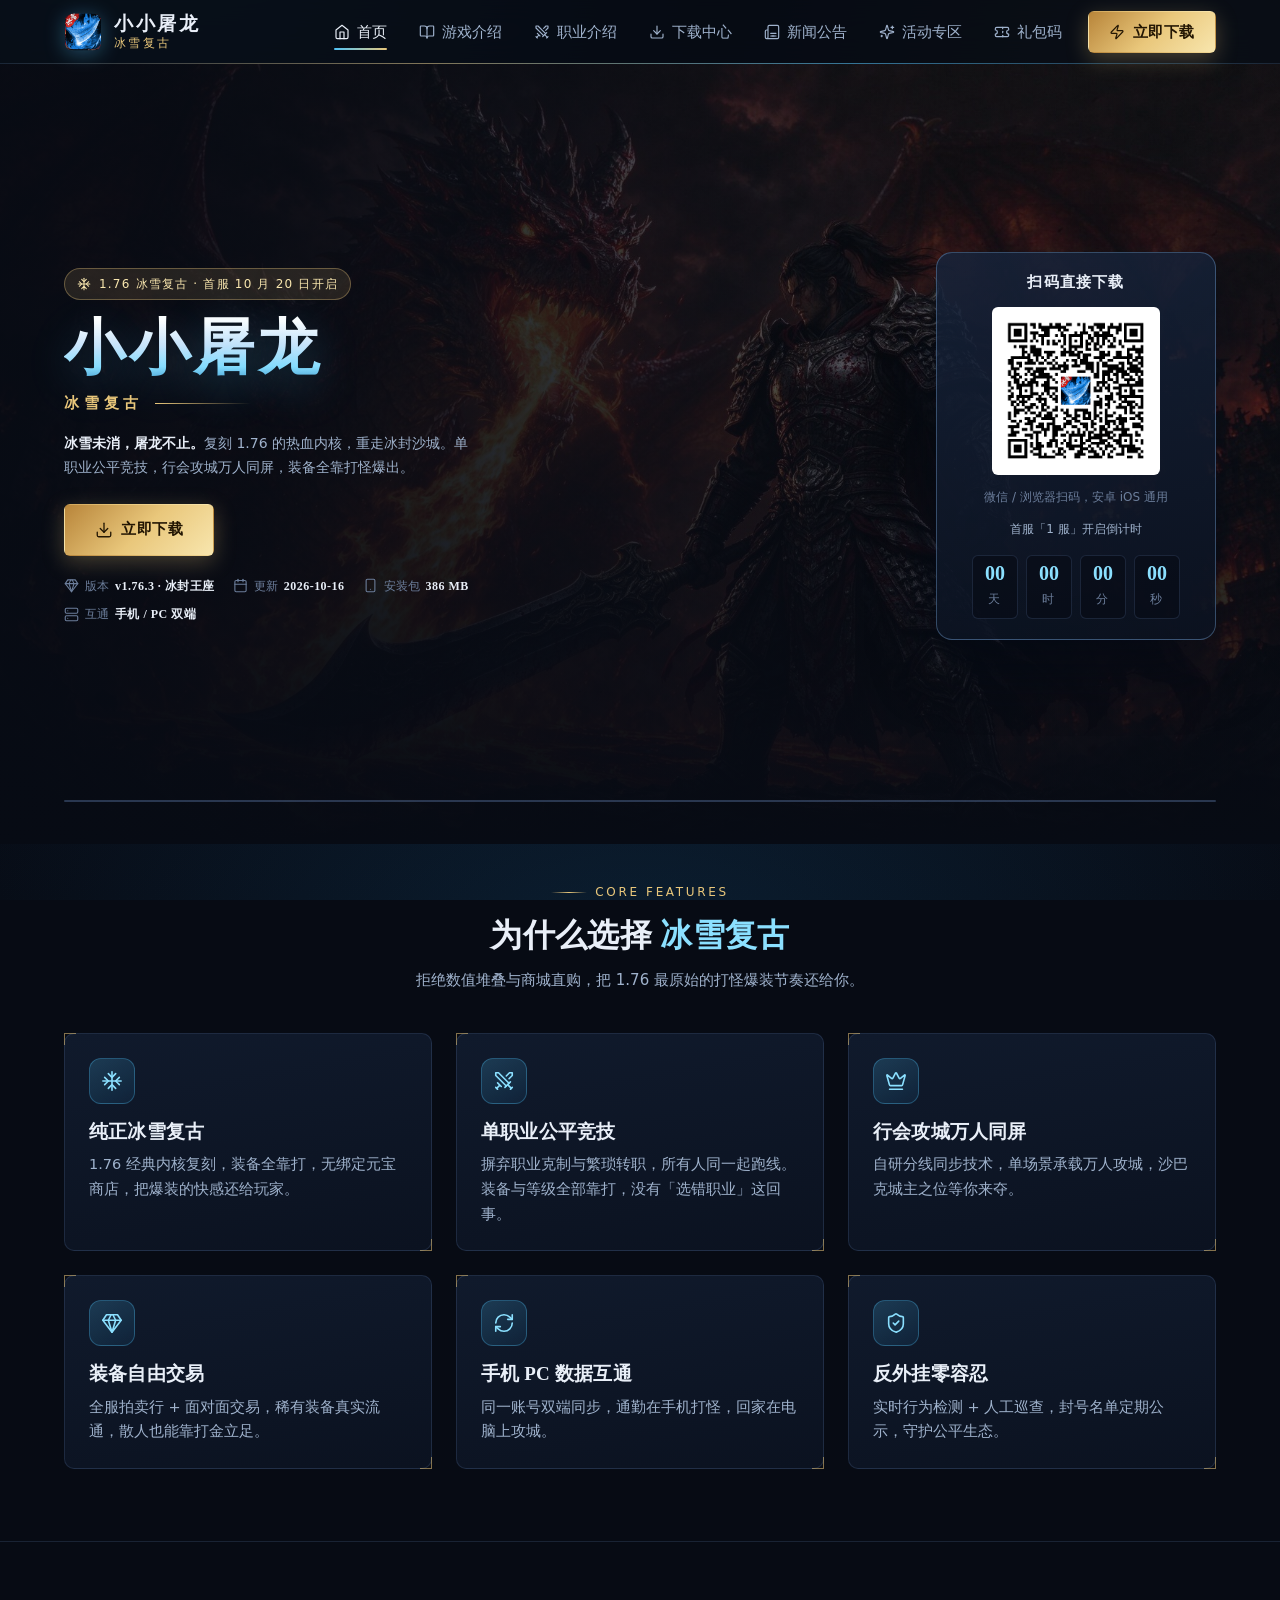
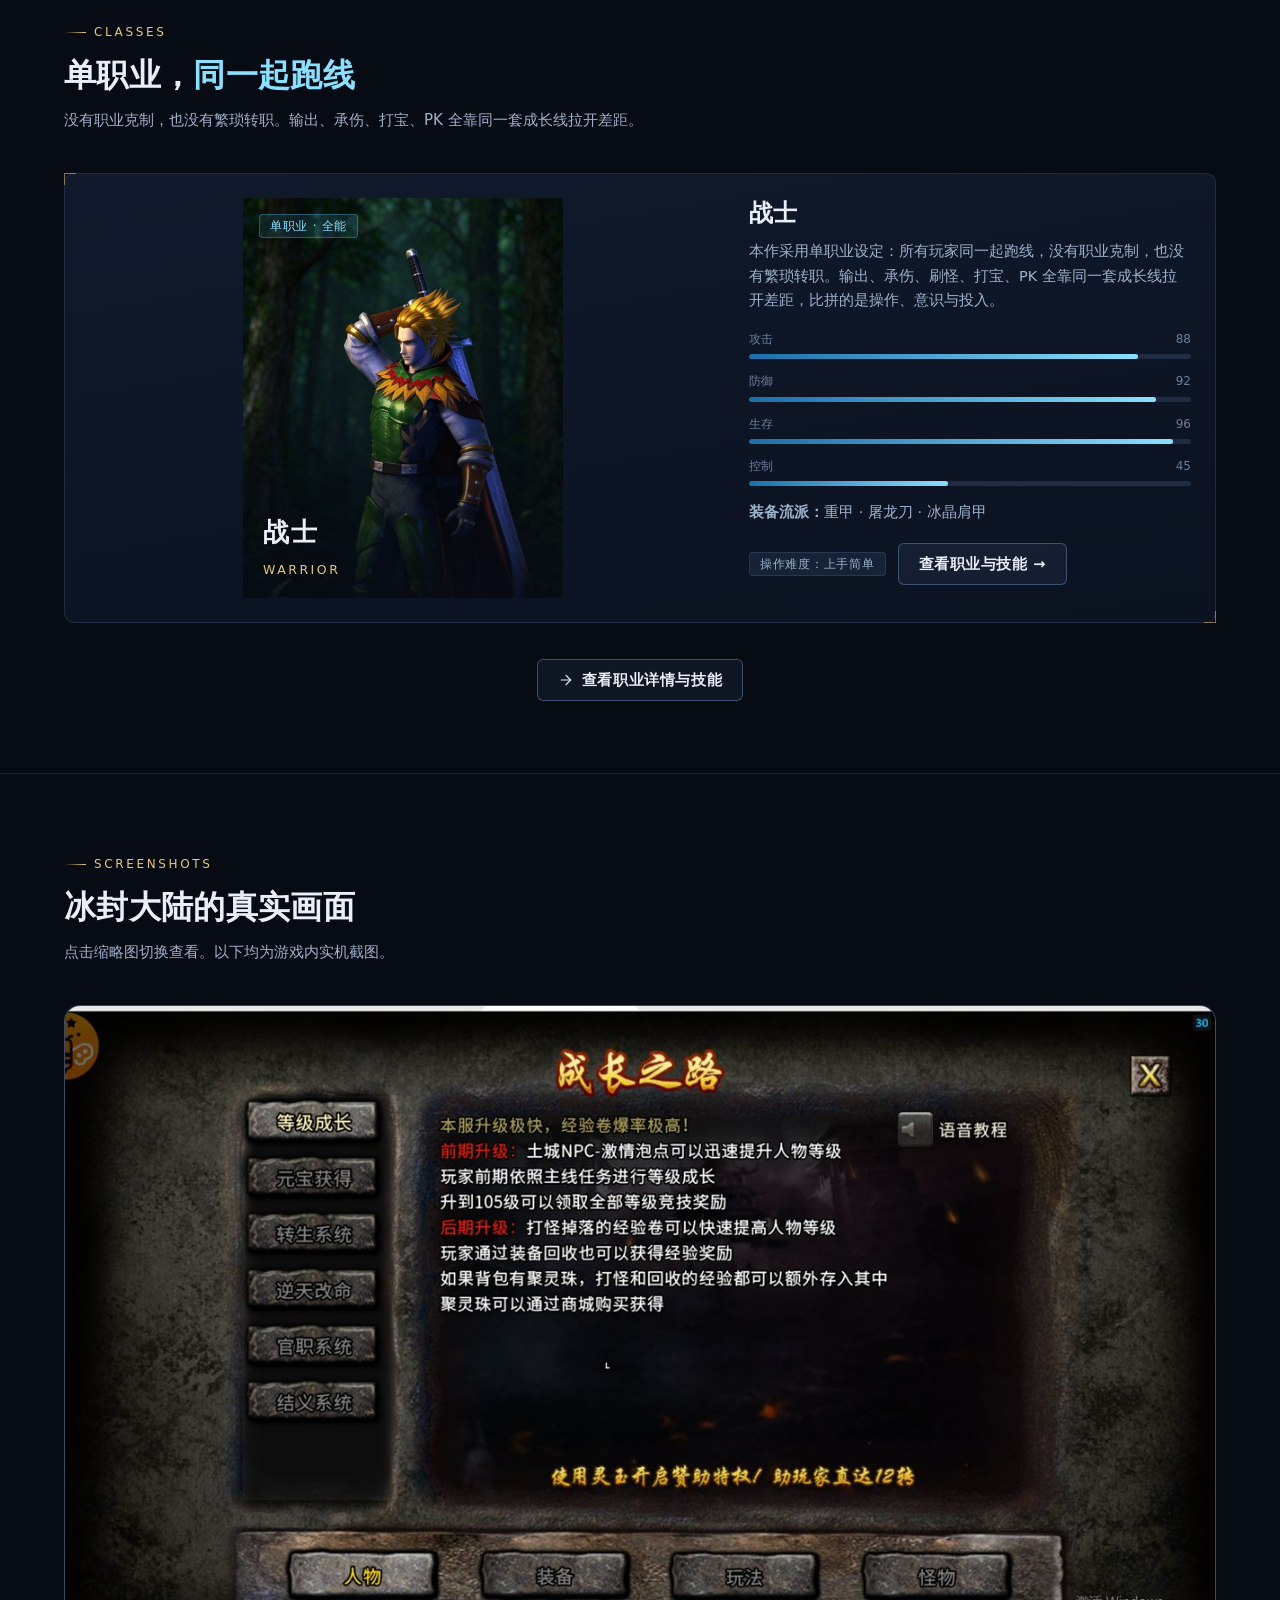
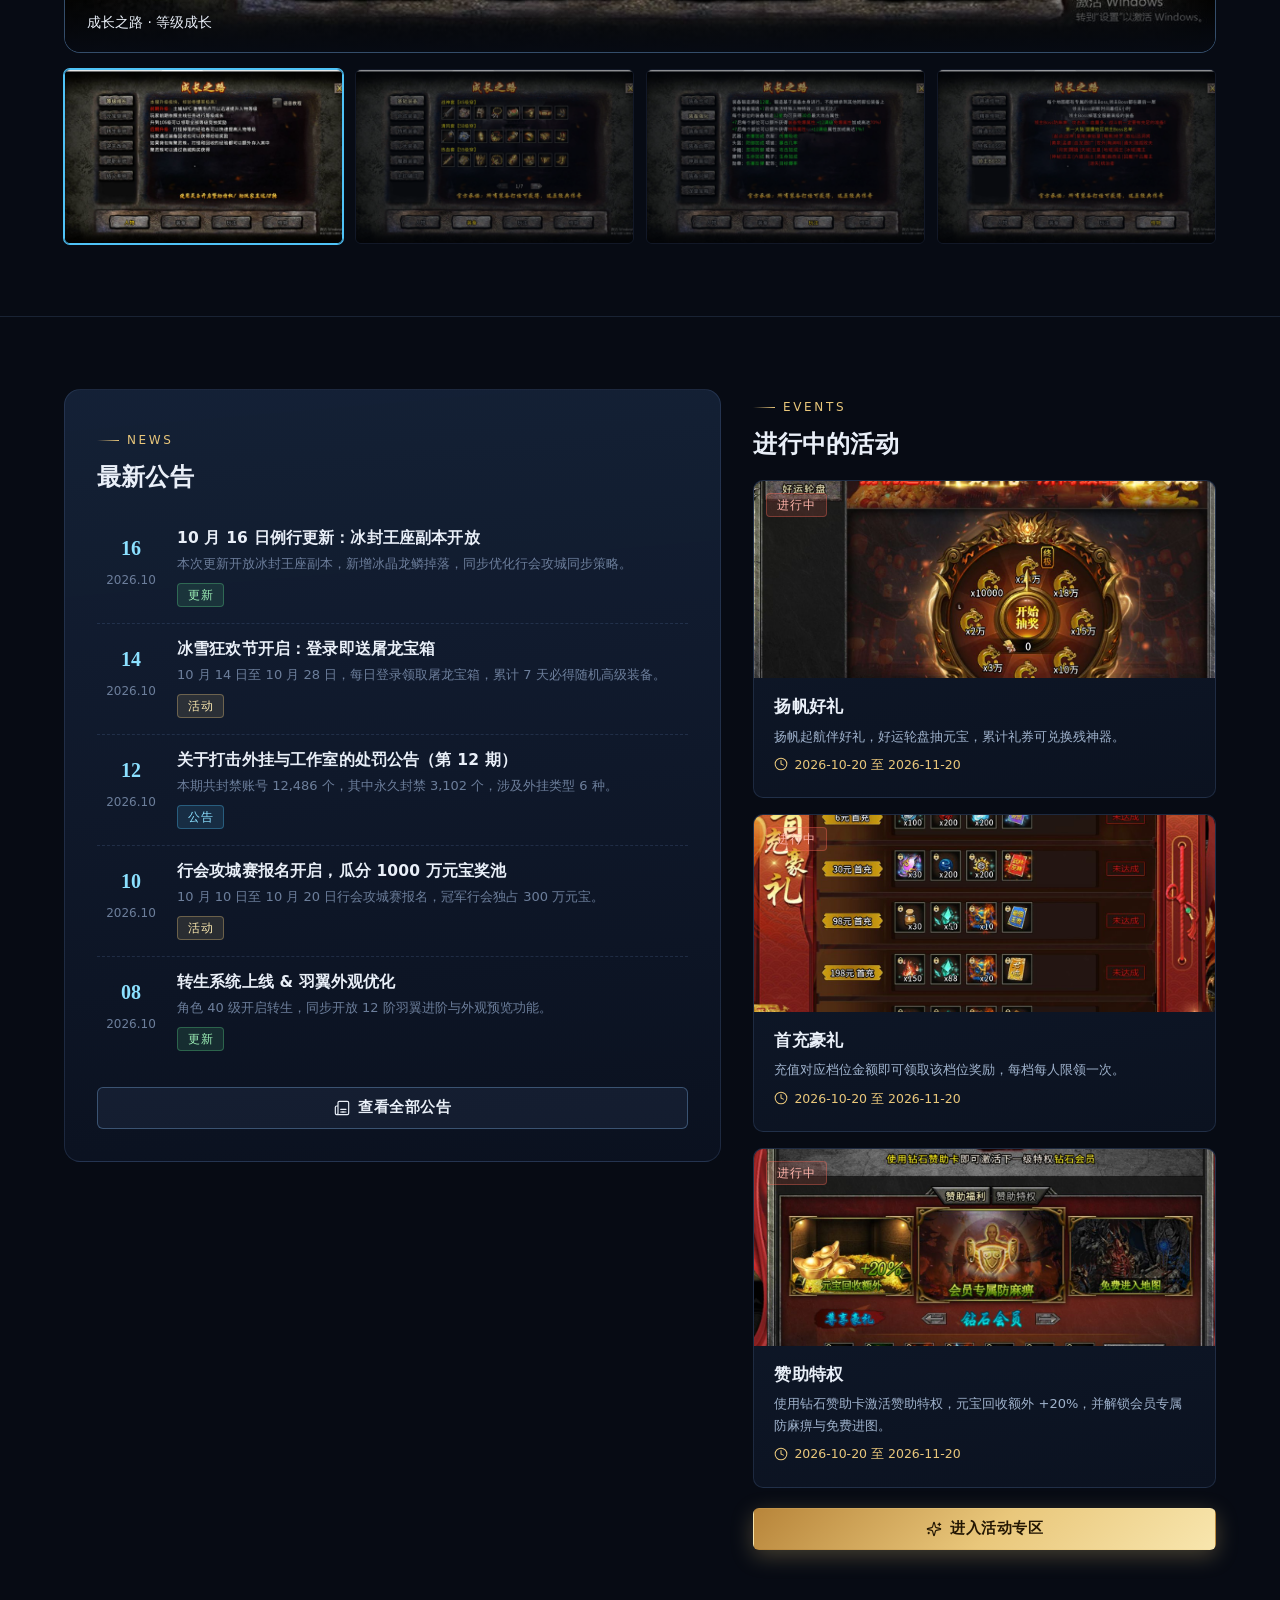
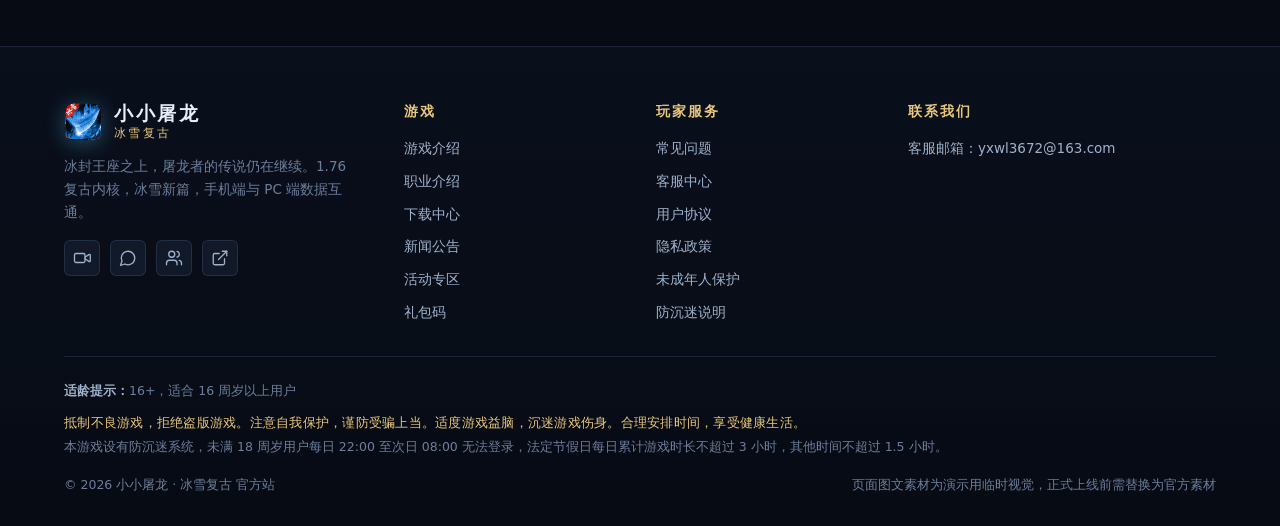
==== commit e6205c2d: "chore(seo): 加百度站长平台验证标签 - xxtl.fmbly.com 首次接入百度，加 meta baidu-site-verification = codeva-XTNasRNs6f" ====
--- a/index.html
+++ b/index.html
@@ -3,6 +3,8 @@
 <head>
 <meta charset="UTF-8">
 <meta name="viewport" content="width=device-width, initial-scale=1, viewport-fit=cover">
+<meta name="baidu-site-verification" content="codeva-XTNasRNs6f" />
+<!-- 站点验证标签：百度（2026-10-19 加）。以后新增平台加在这行下面，别删旧的 -->
 <title>小小屠龙-冰雪复古下载 - 官方网站</title>
 <meta name="description" content="小小屠龙 · 冰雪复古：1.76 经典内核复刻，单职业公平竞技，行会攻城万人同屏，手机 PC 数据互通。">
 <link rel="icon" type="image/png" sizes="32x32" href="assets/favicon-32.png">
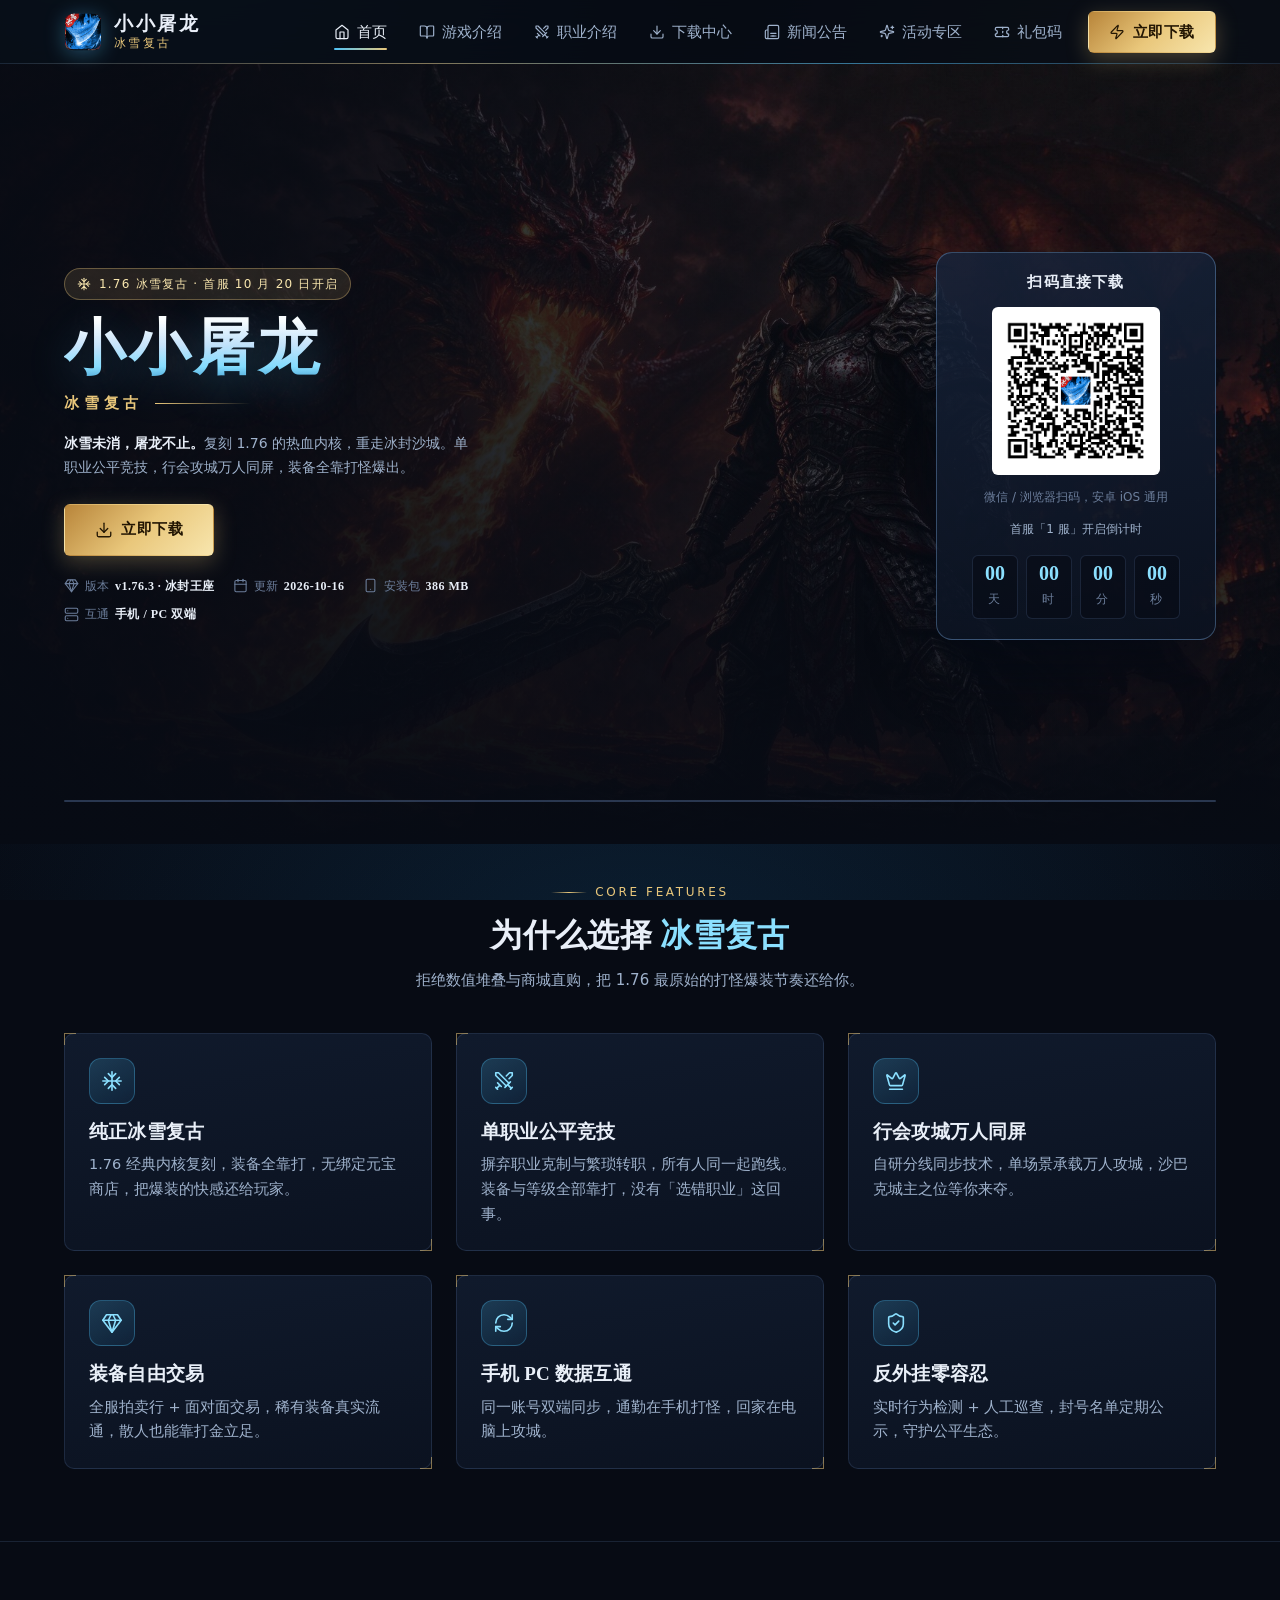
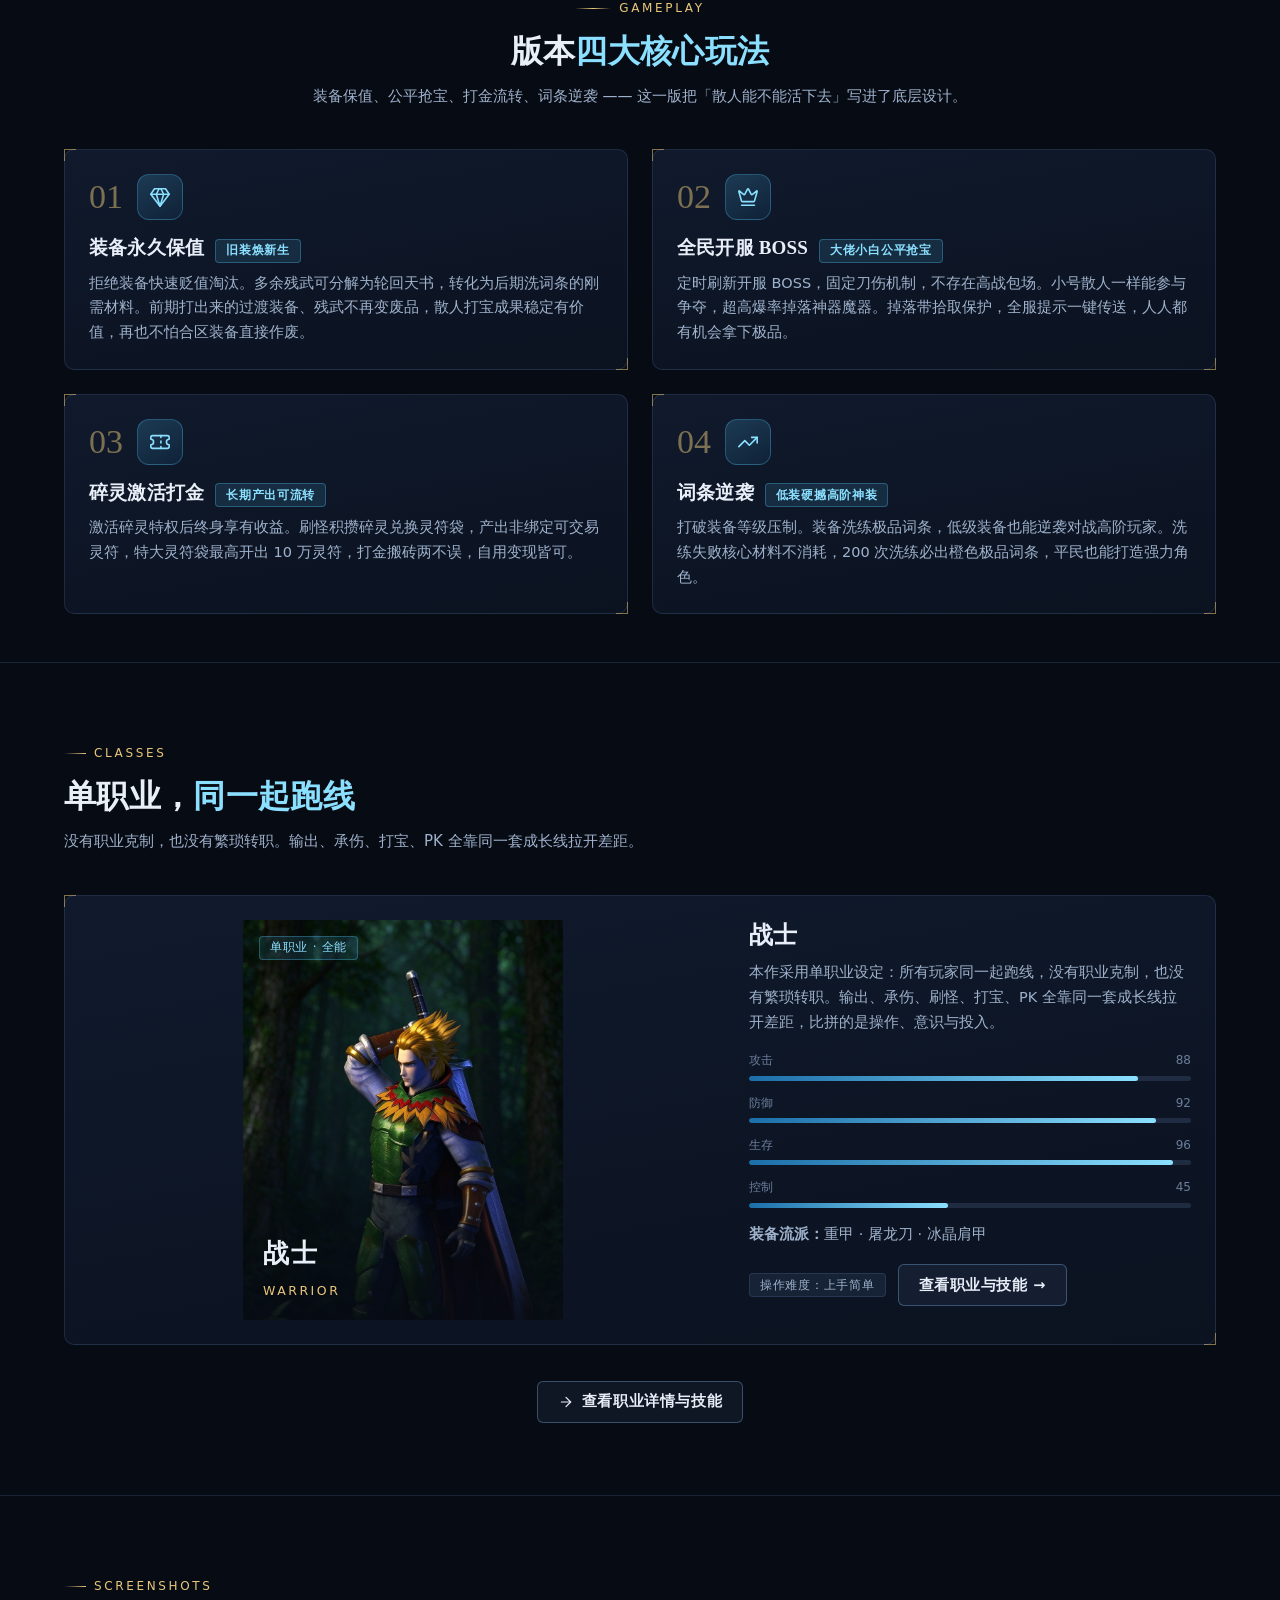
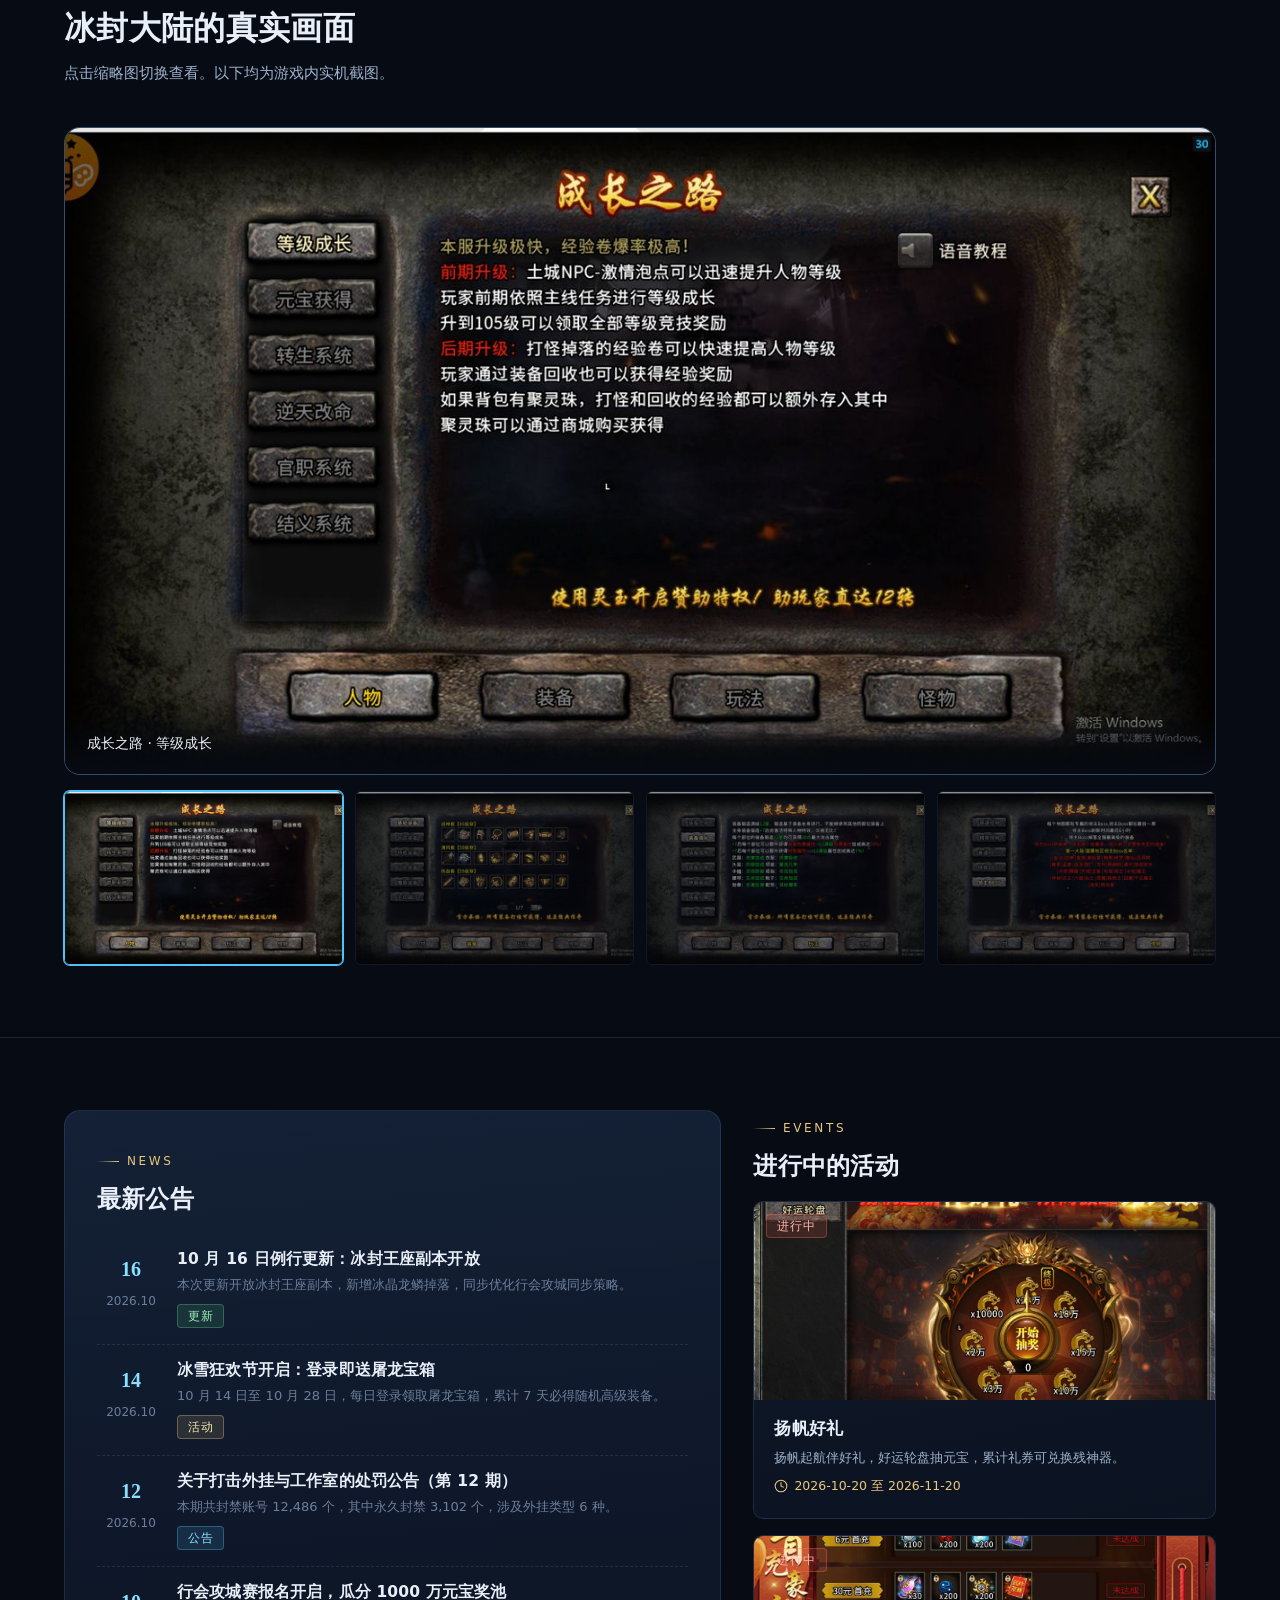
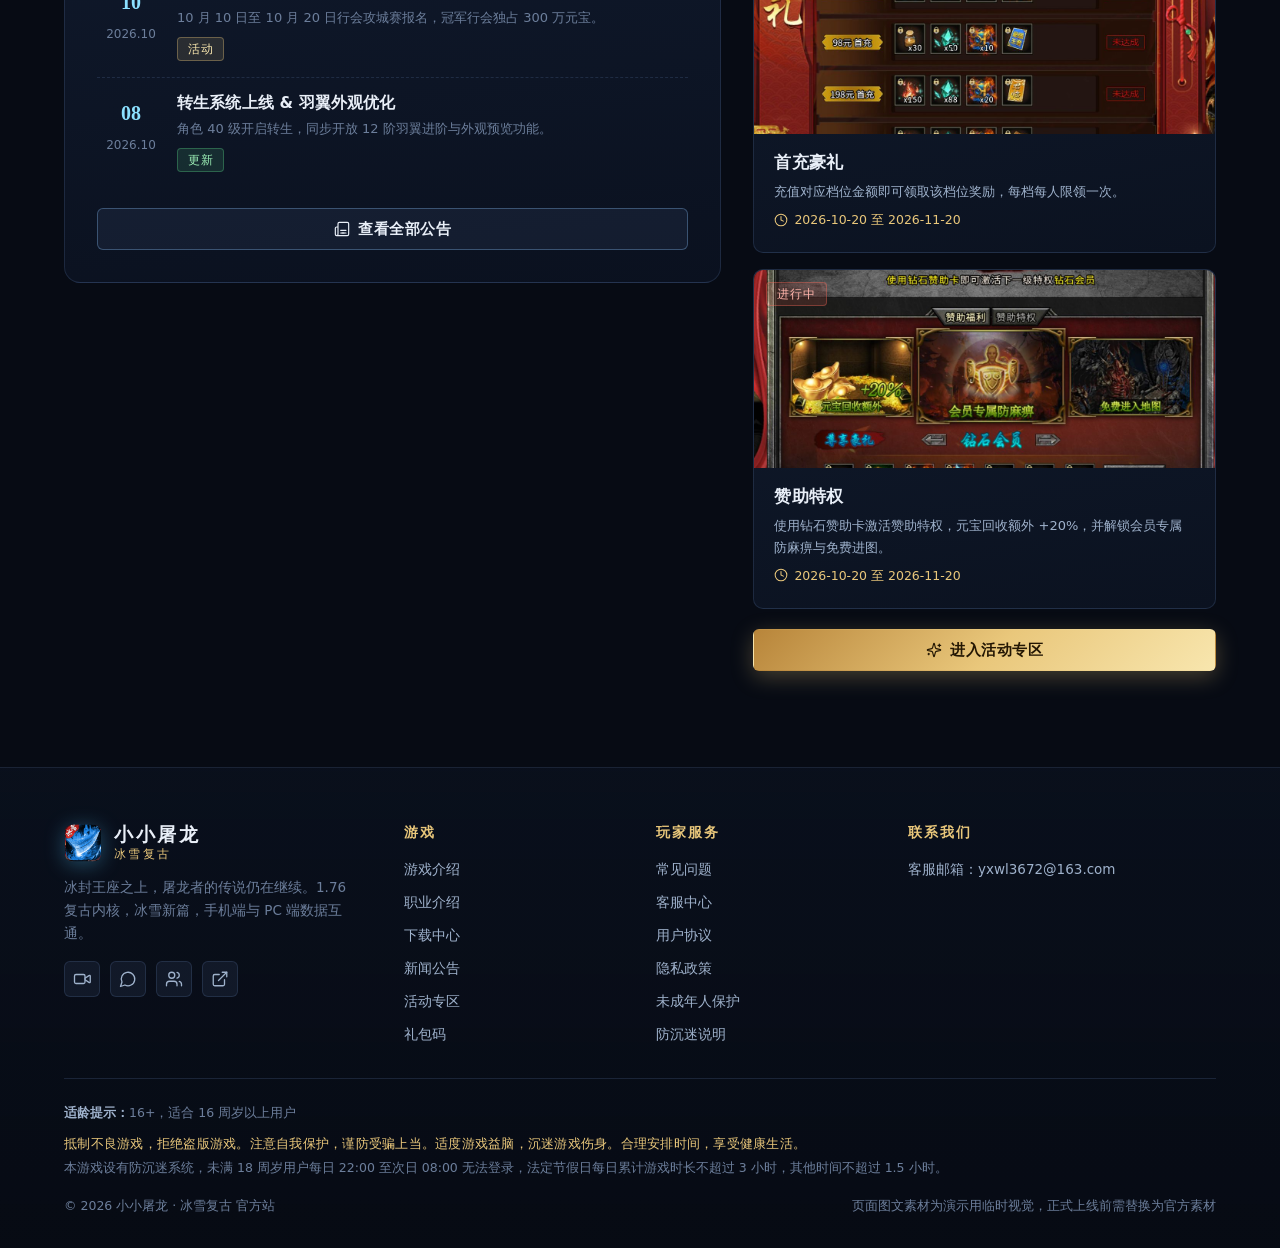
==== commit cf25a6dd: "feat(gameplay): 首页新增「版本四大核心玩法」板块 - mock.js 新增 DB.core：装备永久保值 / 全民开服BOSS / 碎灵激活打金 / 词条逆袭 - index.html" ====
--- a/index.html
+++ b/index.html
@@ -64,6 +64,18 @@
     </div>
   </section>
 
+  <!-- ============ 版本四大核心玩法 ============ -->
+  <section class="section section--tight" id="core">
+    <div class="container">
+      <div class="section-head center reveal">
+        <span class="eyebrow">Gameplay</span>
+        <h2 class="section-title">版本<span class="hl">四大核心玩法</span></h2>
+        <p class="section-desc">装备保值、公平抢宝、打金流转、词条逆袭 —— 这一版把「散人能不能活下去」写进了底层设计。</p>
+      </div>
+      <div class="grid grid-2" id="coreGrid"></div>
+    </div>
+  </section>
+
   <!-- ============ 三大职业 ============ -->
   <section class="section">
     <div class="container">
@@ -153,6 +165,17 @@
       '<div class="f-icon" data-icon="' + f.icon + '" data-icon-size="22"></div>' +
       '<h3 class="card-title">' + f.title + '</h3>' +
       '<p class="card-text">' + f.desc + '</p></div>';
+  }).join('');
+
+  /* 版本四大核心玩法 */
+  document.getElementById('coreGrid').innerHTML = DB.core.map(function (c, i) {
+    return '<div class="card corner reveal" style="--d:' + (i % 2) * 90 + 'ms">' +
+      '<div style="display:flex;align-items:center;gap:14px;margin-bottom:16px">' +
+        '<span style="font-family:var(--font-display);font-size:34px;line-height:1;color:var(--gold);opacity:.5">' + c.no + '</span>' +
+        '<div class="f-icon" data-icon="' + c.icon + '" data-icon-size="22" style="margin-bottom:0"></div>' +
+      '</div>' +
+      '<h3 class="card-title">' + esc(c.title) + ' <span class="tag tag-blue" style="margin-left:6px">' + esc(c.tag) + '</span></h3>' +
+      '<p class="card-text">' + esc(c.desc) + '</p></div>';
   }).join('');
 
   /* 单职业（本作为单职业设定） */
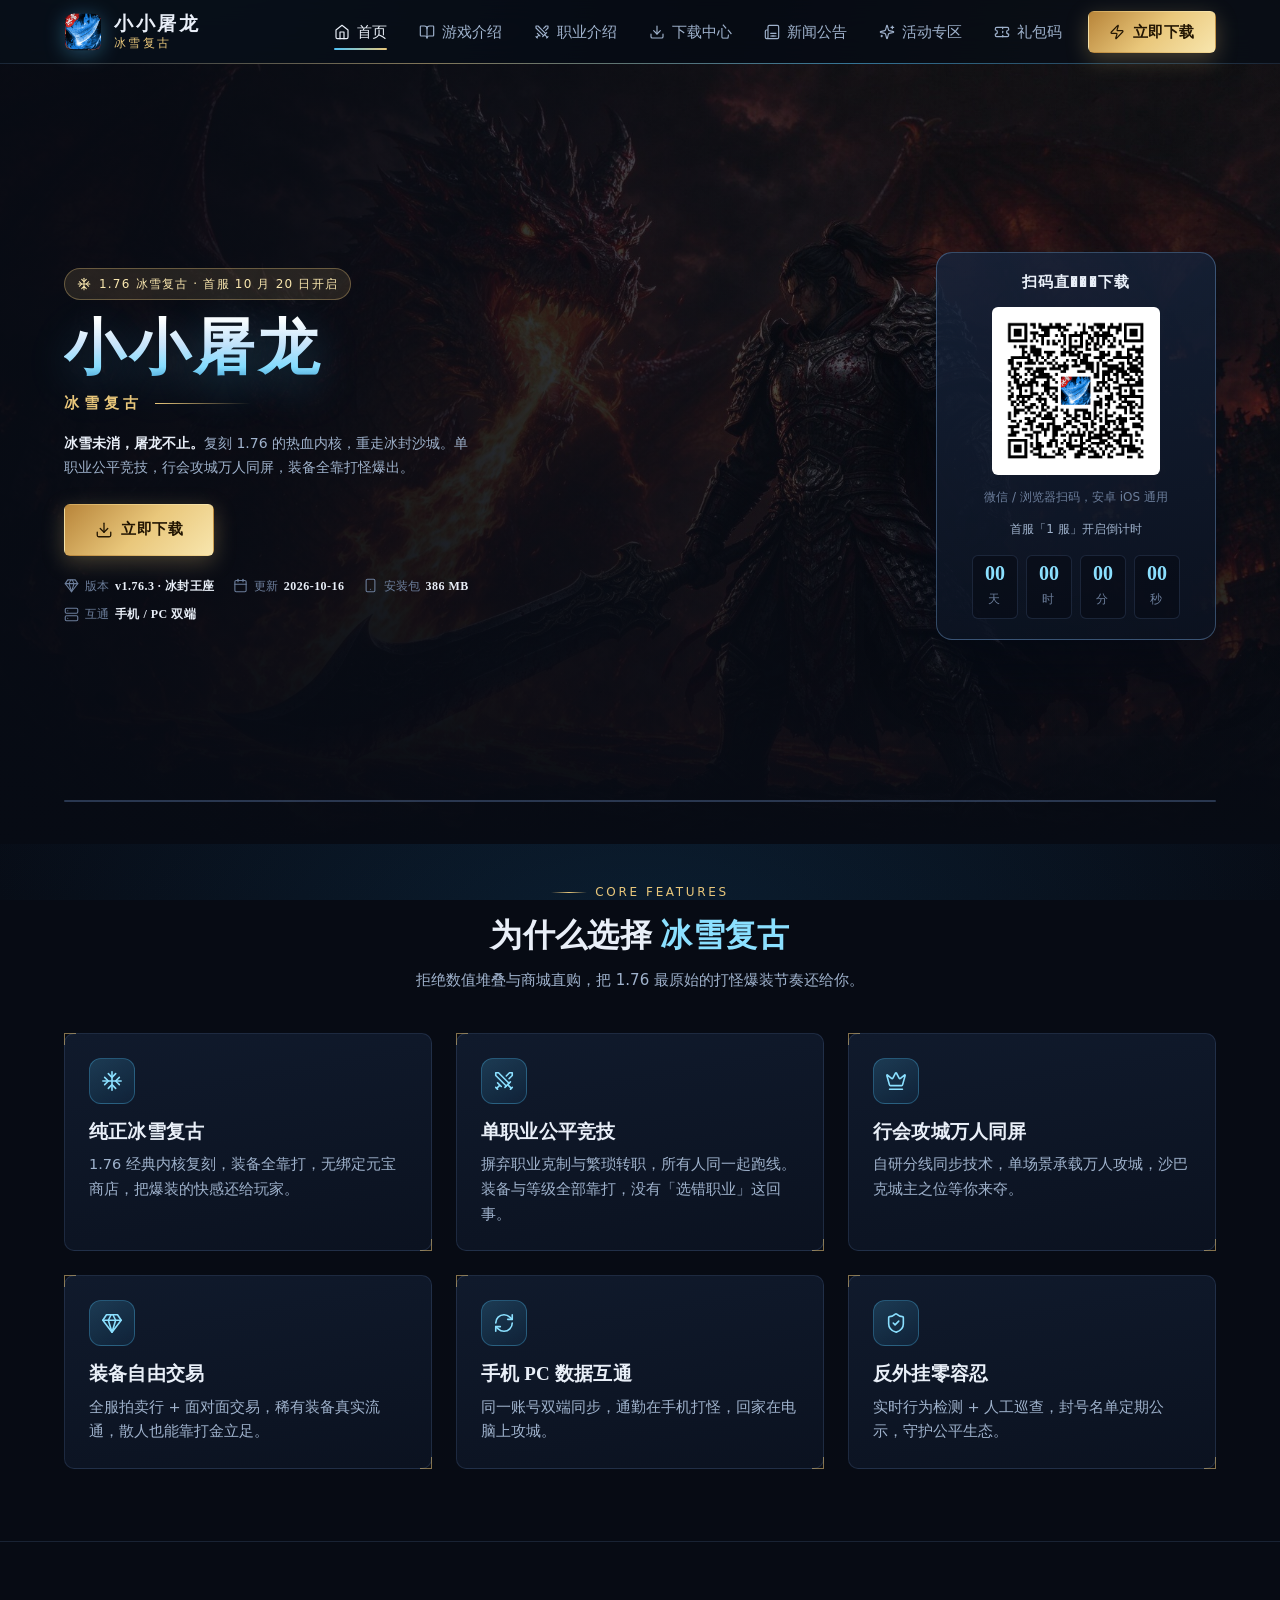
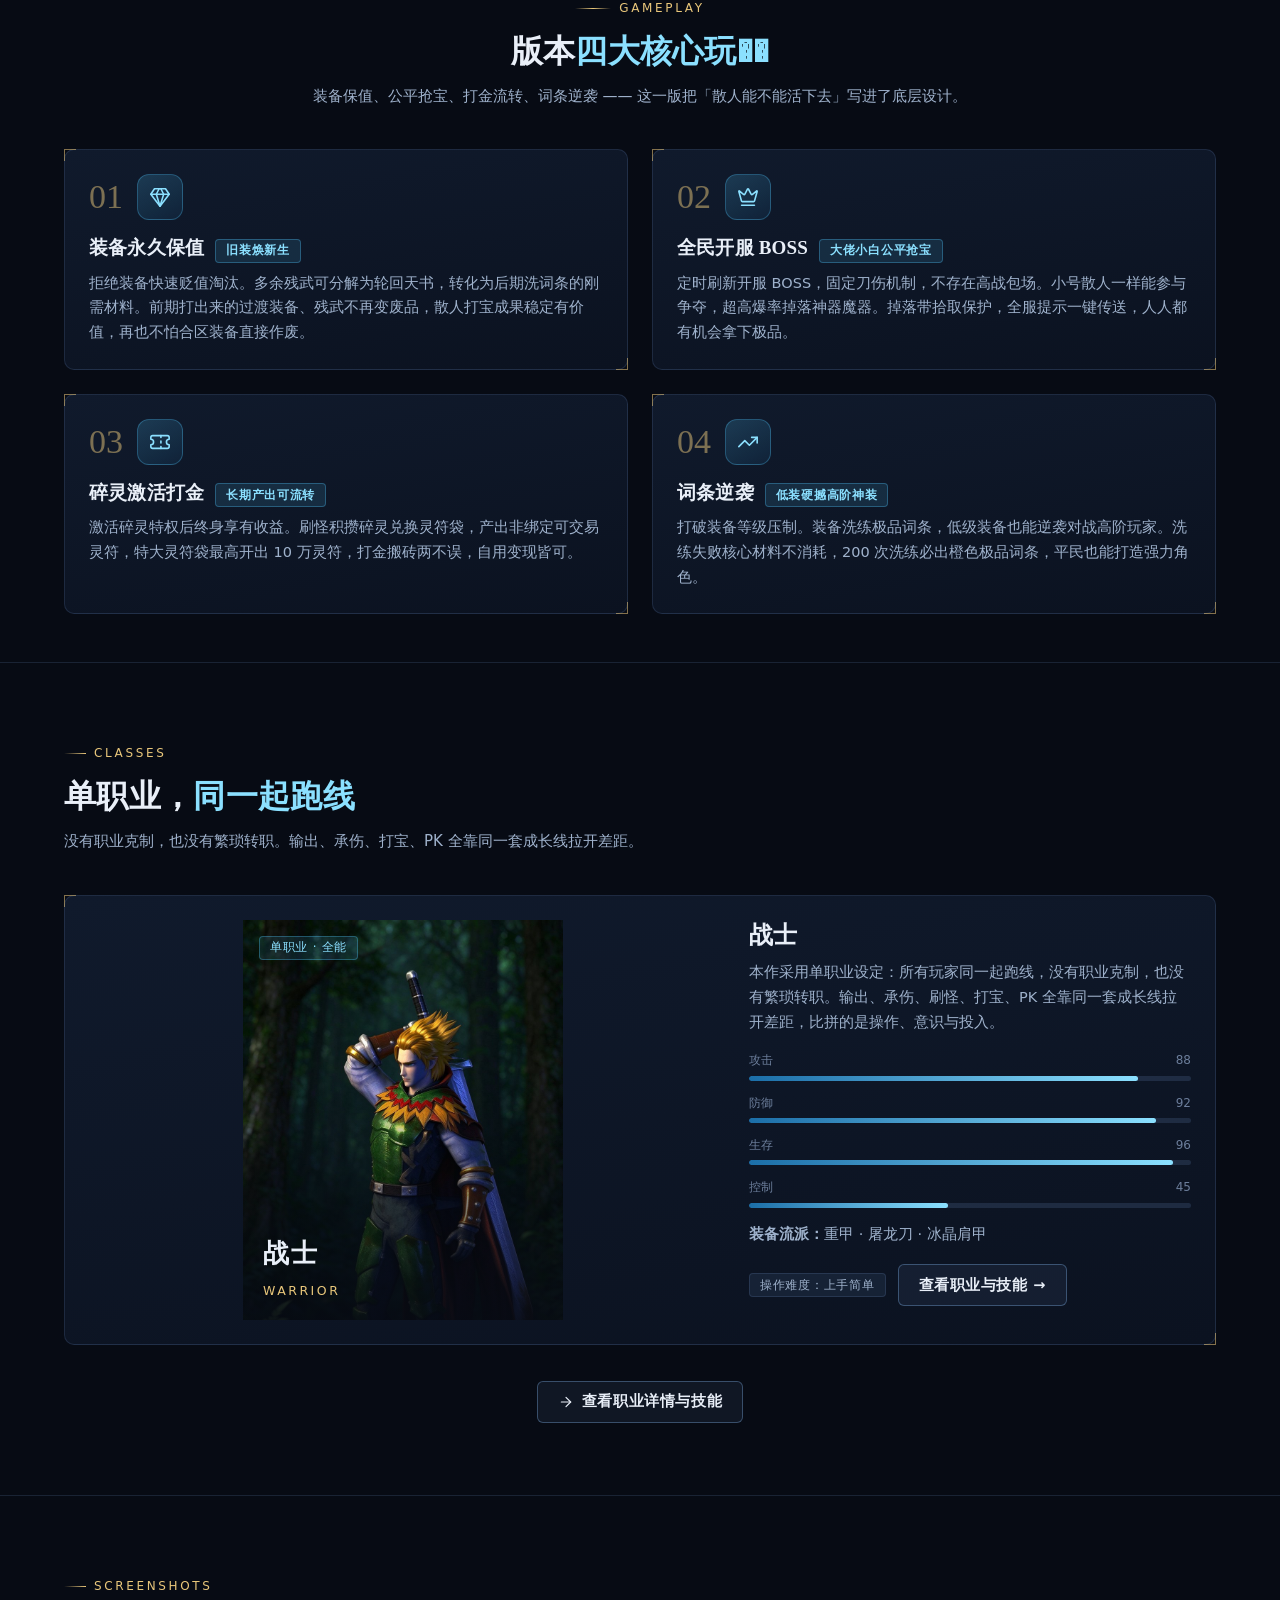
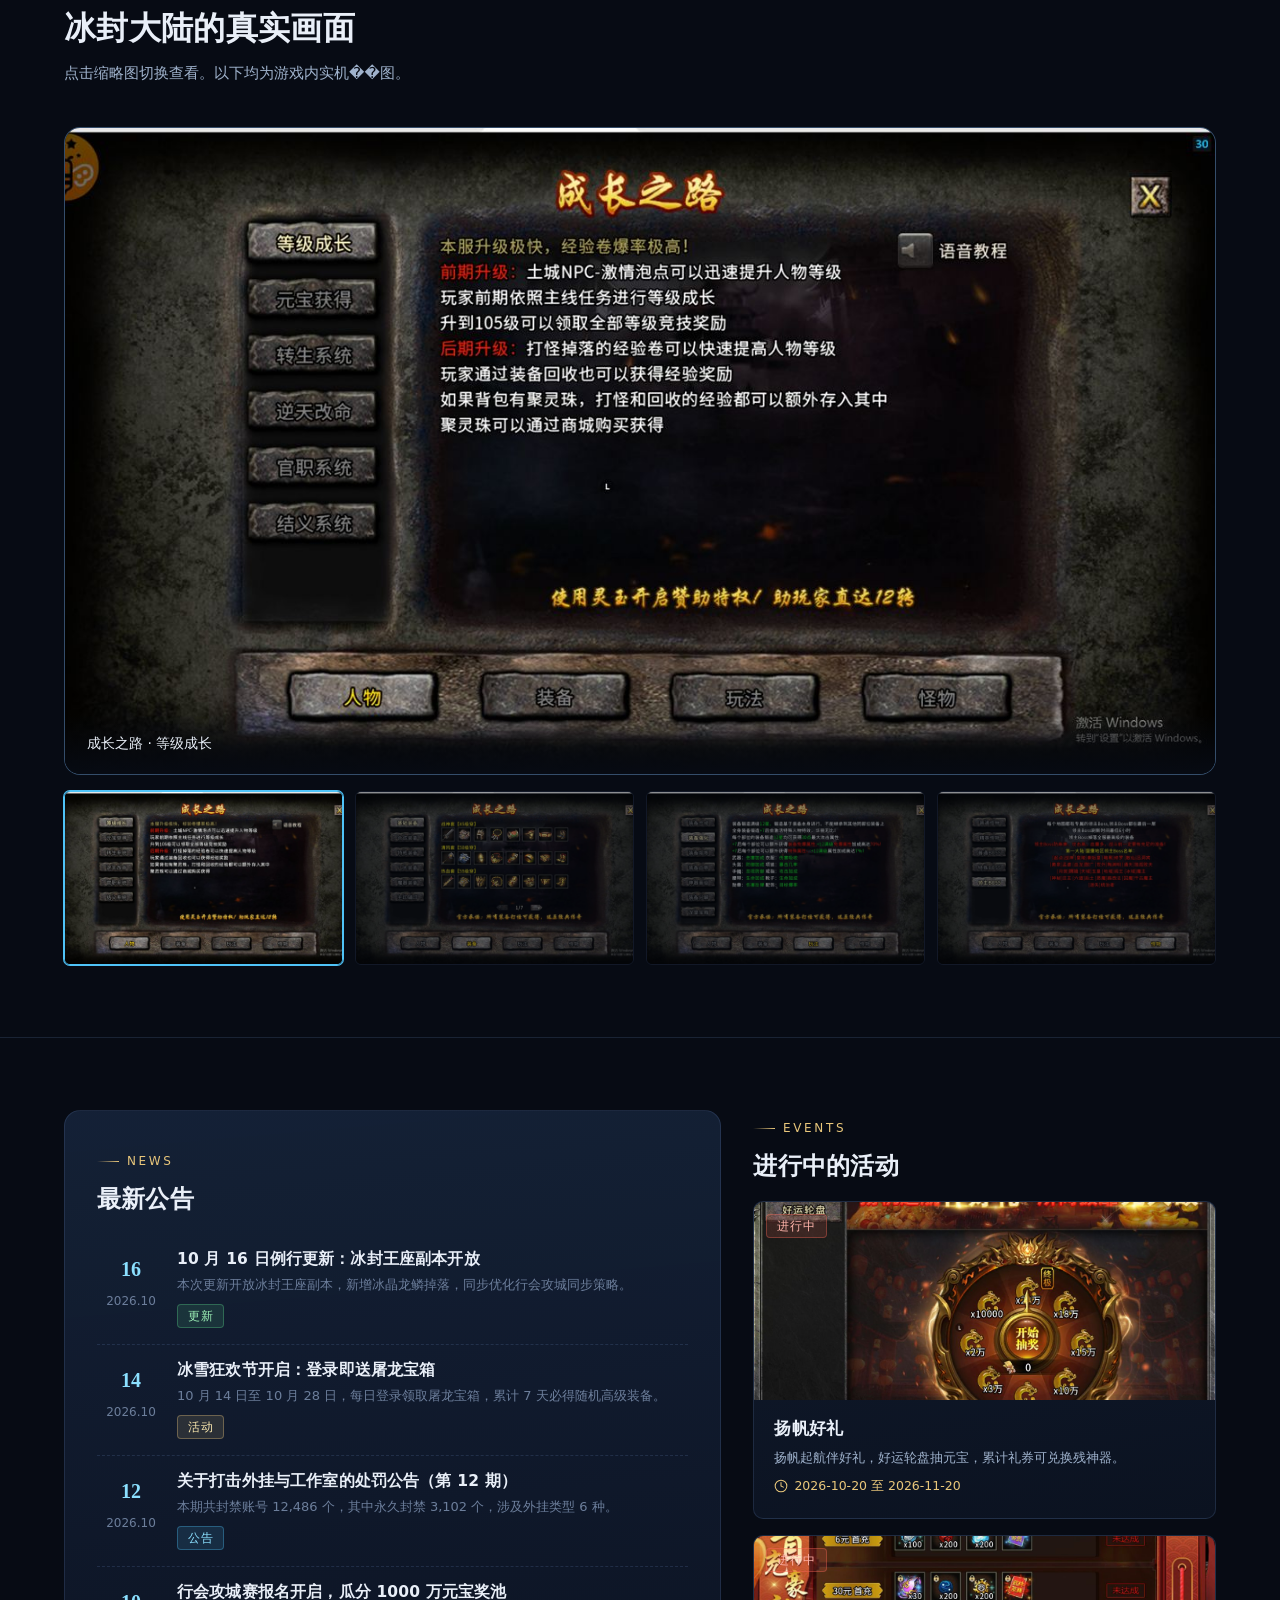
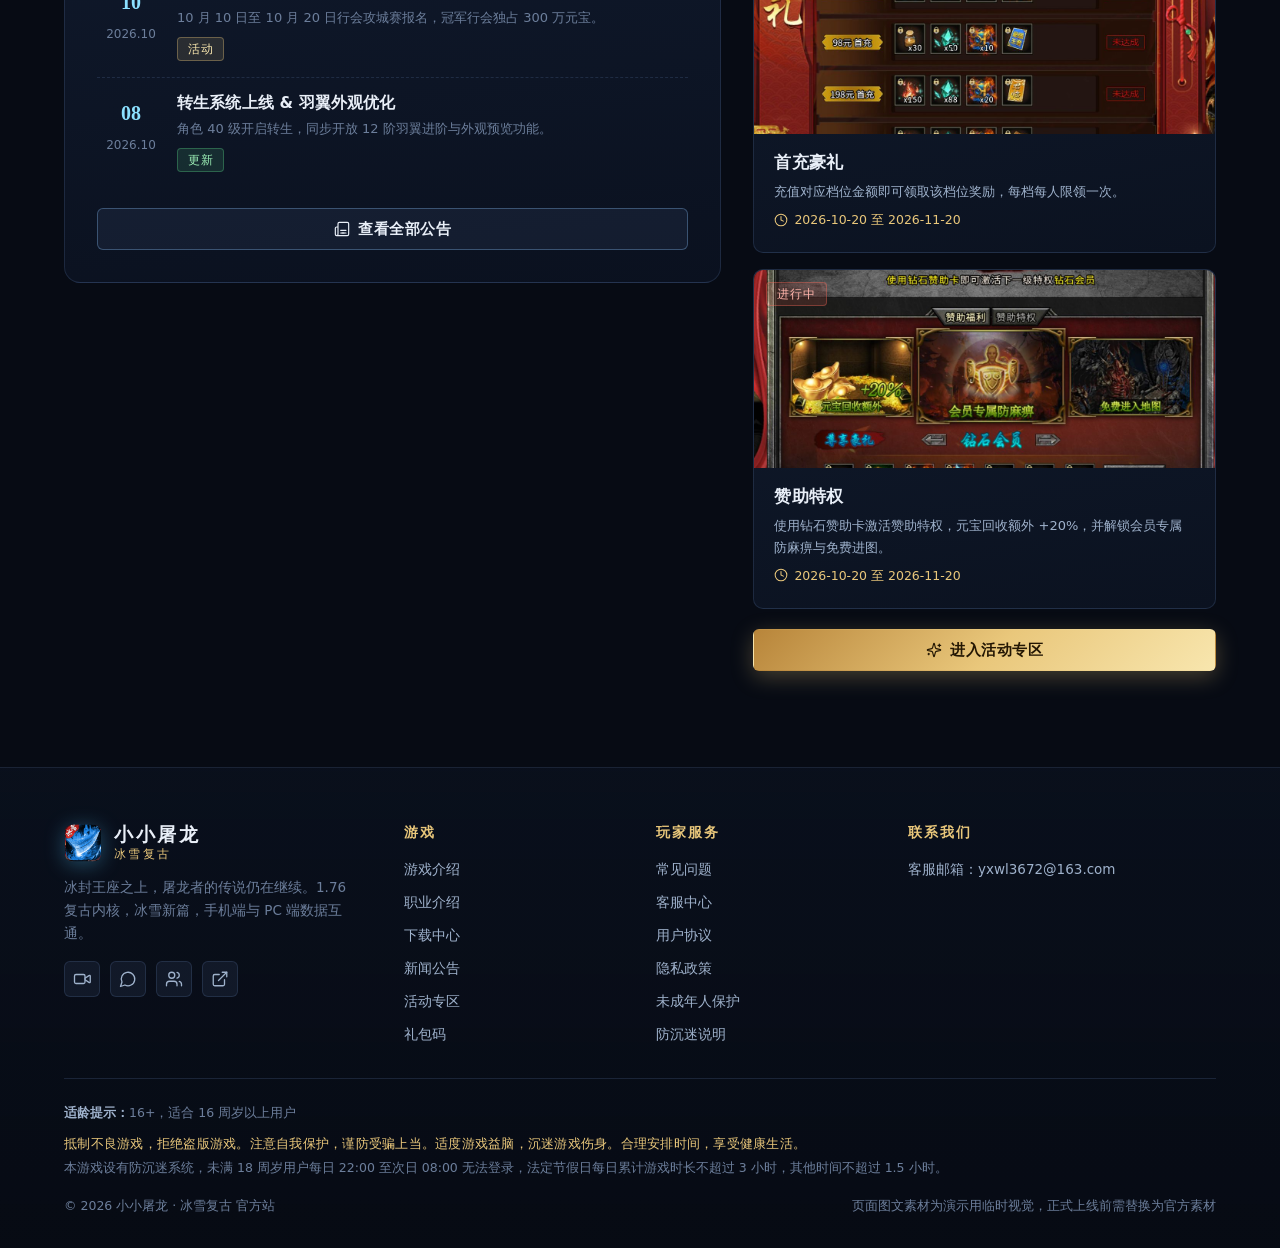
==== commit 85a02014: "seo: index.html 补 canonical 与 robots meta" ====
--- a/index.html
+++ b/index.html
@@ -6,6 +6,9 @@
 <meta name="baidu-site-verification" content="codeva-XTNasRNs6f" />
 <!-- 站点验证标签：百度（2026-10-19 加）。以后新增平台加在这行下面，别删旧的 -->
 <title>小小屠龙-冰雪复古下载 - 官方网站</title>
+<link rel="canonical" href="https://xxtl.fmbly.com/">
+<meta name="robots" content="index, follow">
+
 <meta name="description" content="小小屠龙 · 冰雪复古：1.76 经典内核复刻，单职业公平竞技，行会攻城万人同屏，手机 PC 数据互通。">
 <link rel="icon" type="image/png" sizes="32x32" href="assets/favicon-32.png">
 <link rel="icon" type="image/png" sizes="16x16" href="assets/favicon-16.png">
@@ -38,7 +41,7 @@
         </div>
       </div>
       <aside class="hero-qr">
-        <h4>扫码直接下载</h4>
+        <h4>扫码直���下载</h4>
         <div class="qr-box"><img src="assets/qr-download.png" alt="小小屠龙-冰雪复古 官方下载二维码" width="168" height="168" loading="lazy"></div>
         <p>微信 / 浏览器扫码，安卓 iOS 通用</p>
         <p style="color:var(--sub)">首服「1 服」开启倒计时</p>
@@ -69,7 +72,7 @@
     <div class="container">
       <div class="section-head center reveal">
         <span class="eyebrow">Gameplay</span>
-        <h2 class="section-title">版本<span class="hl">四大核心玩法</span></h2>
+        <h2 class="section-title">版本<span class="hl">四大核心玩��</span></h2>
         <p class="section-desc">装备保值、公平抢宝、打金流转、词条逆袭 —— 这一版把「散人能不能活下去」写进了底层设计。</p>
       </div>
       <div class="grid grid-2" id="coreGrid"></div>
@@ -97,7 +100,7 @@
       <div class="section-head reveal">
         <span class="eyebrow">Screenshots</span>
         <h2 class="section-title">冰封大陆的真实画面</h2>
-        <p class="section-desc">点击缩略图切换查看。以下均为游戏内实机截图。</p>
+        <p class="section-desc">点击缩略图切换查看。以下均为游戏内实机��图。</p>
       </div>
       <div class="reveal">
         <div class="shot-stage"><img id="shotStage" src="" alt="游戏画面"><div class="shot-cap" id="shotCap"></div></div>
